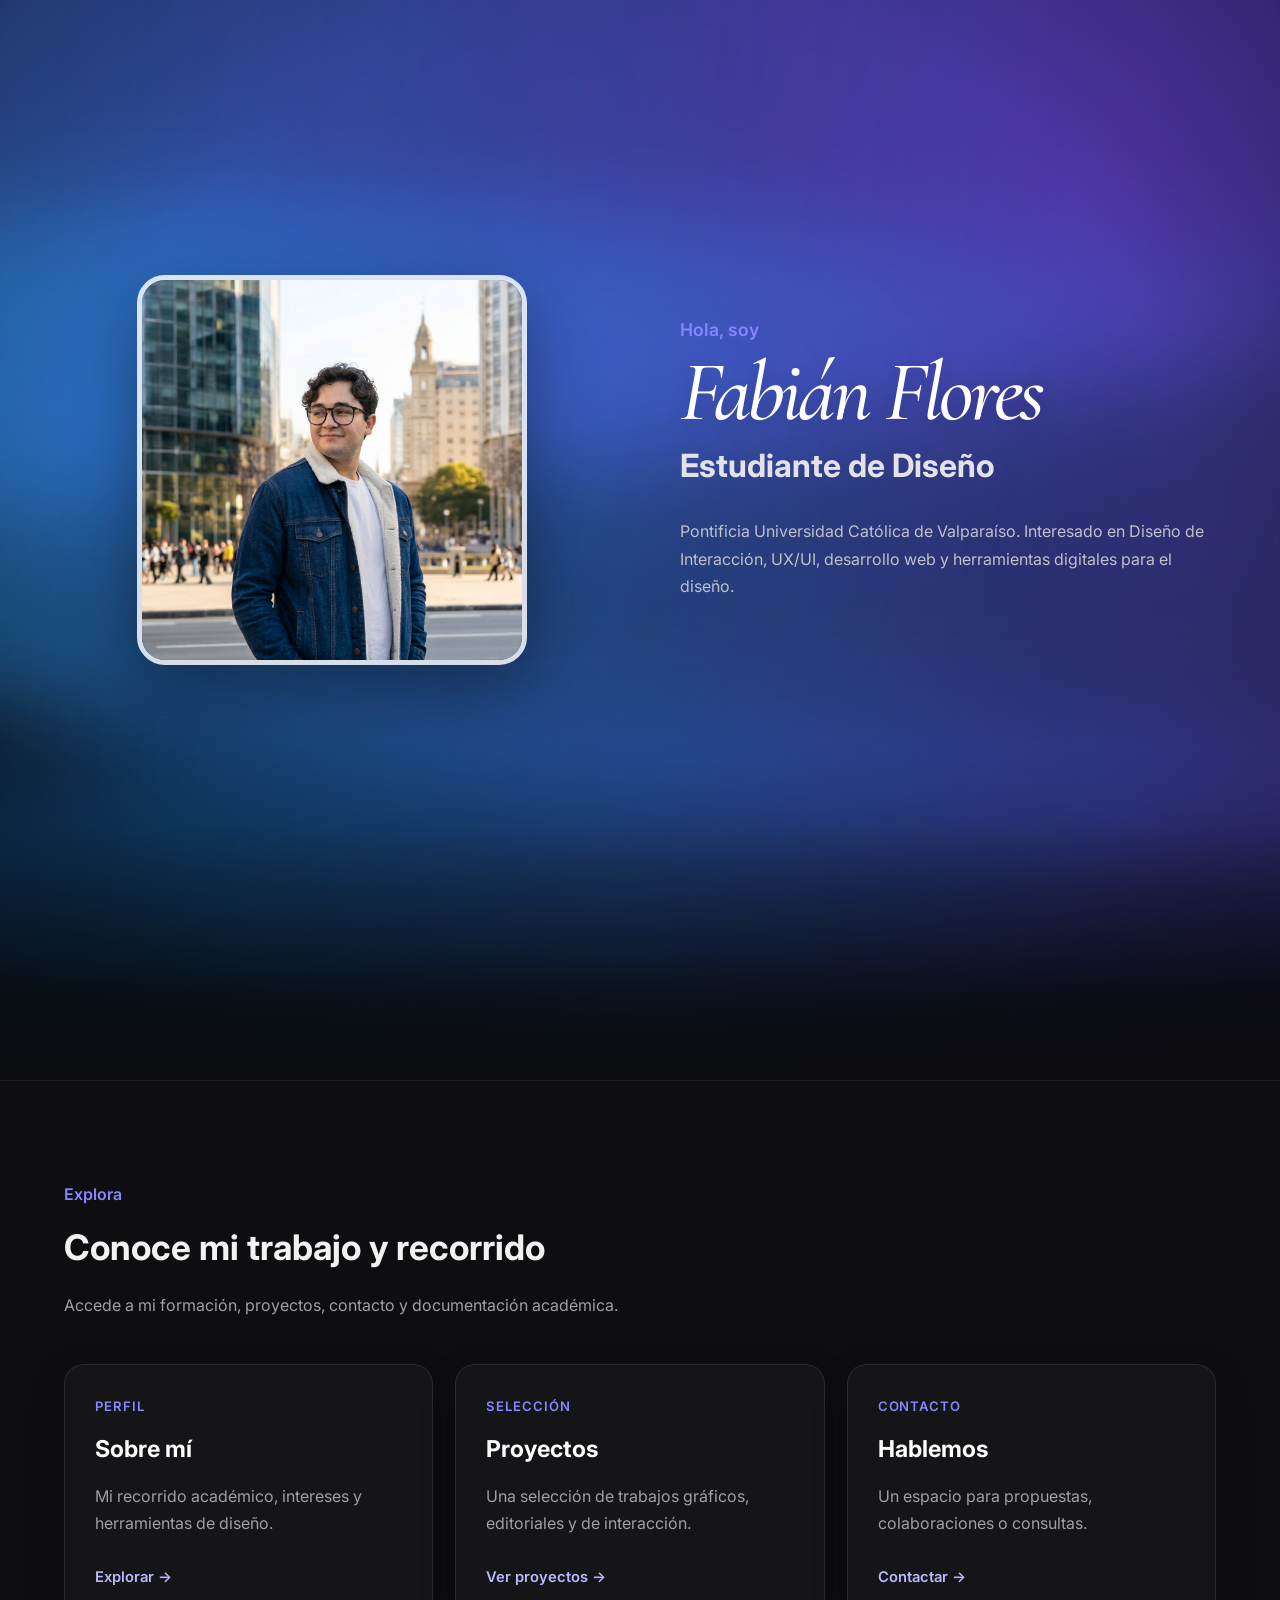
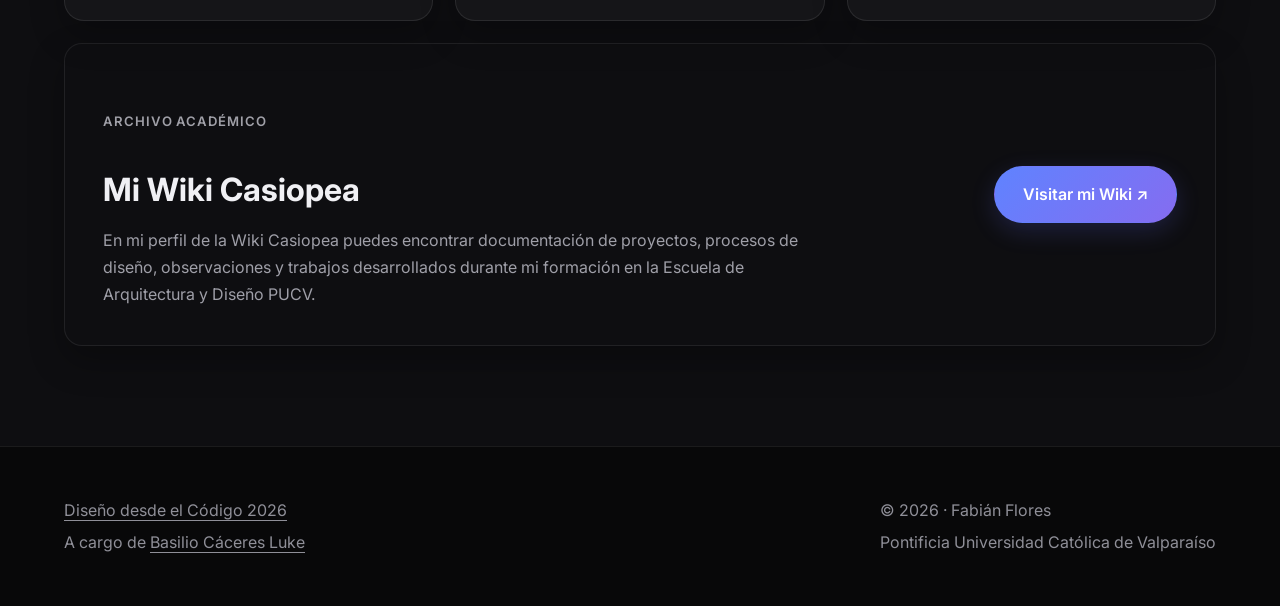
==== index.html @ b3d0c7dd "Página de presentación personal terminada" ====
<!DOCTYPE html>
<html lang="es">

<head>
    <meta charset="UTF-8">
    <meta name="viewport" content="width=device-width, initial-scale=1.0">

    <title>Fabián Flores | Presentación Personal</title>

    <meta name="description"
        content="Landing personal de Fabián Flores, estudiante de Diseño Gráfico en la Pontificia Universidad Católica de Valparaíso.">

    <!-- Google Fonts -->
    <link rel="preconnect" href="https://fonts.googleapis.com">
    <link rel="preconnect" href="https://fonts.gstatic.com" crossorigin>

    <link href="https://fonts.googleapis.com/css2?family=Cormorant+Garamond:ital,wght@1,400;1,500;1,600&family=Inter:wght@300;400;500;600;700&display=swap"
        rel="stylesheet">

    <!-- CSS -->
    <link rel="stylesheet" href="style.css">
</head>

<body>

    <!-- ==========================
            NAVEGACIÓN
    =========================== -->

    <nav class="site-nav">

        <div class="container nav-content">

            <a href="index.html" class="nav-brand">
                <span class="brand-name">Fabián</span>
                <span class="brand-surname">Flores</span>
            </a>

            <div class="nav-links">

                <a href="index.html" class="nav-link active">
                    Inicio
                </a>

                <a href="sobre-mi.html" class="nav-link">
                    Sobre mí
                </a>

                <a href="proyectos.html" class="nav-link">
                    Proyectos
                </a>

                <a href="contacto.html" class="nav-link">
                    Contacto
                </a>

            </div>

        </div>

    </nav>

    <!-- ==========================
            HERO
    =========================== -->

    <header class="hero">

        <!-- Fondo fluido animado -->
        <div class="hero-fluid" aria-hidden="true">

            <div class="fluid-layer fluid-layer-1"></div>

            <div class="fluid-layer fluid-layer-2"></div>

            <div class="fluid-layer fluid-layer-3"></div>

        </div>

        <div class="hero-content">

            <div class="hero-image">

                <img src="assets/PerfilFabián.png" alt="Fotografía de Fabián Flores">

            </div>

            <div class="hero-text">

                <p class="hero-subtitle">
                    Hola, soy
                </p>

                <h1>
                    Fabián Flores
                </h1>

                <h2>
                    Estudiante de Diseño
                </h2>

                <p class="hero-description">

                    Pontificia Universidad Católica de Valparaíso.

                    Interesado en Diseño de Interacción, UX/UI,
                    desarrollo web y herramientas digitales para el diseño.

                </p>

            </div>

        </div>

    </header>

    <!-- ==========================
            EXPLORA
    =========================== -->

    <section class="section home-explore">

        <div class="container">

            <div class="home-explore-heading">

                <p class="page-eyebrow">
                    Explora
                </p>

                <h2>
                    Conoce mi trabajo y recorrido
                </h2>

                <p>
                    Accede a mi formación, proyectos, contacto y
                    documentación académica.
                </p>

            </div>

            <!-- Accesos principales -->

            <div class="home-explore-grid">

                <a href="sobre-mi.html"
                    class="home-link-card">

                    <span class="home-card-label">
                        Perfil
                    </span>

                    <h3>
                        Sobre mí
                    </h3>

                    <p>
                        Mi recorrido académico, intereses
                        y herramientas de diseño.
                    </p>

                    <span class="home-card-arrow">
                        Explorar →
                    </span>

                </a>

                <a href="proyectos.html"
                    class="home-link-card">

                    <span class="home-card-label">
                        Selección
                    </span>

                    <h3>
                        Proyectos
                    </h3>

                    <p>
                        Una selección de trabajos gráficos,
                        editoriales y de interacción.
                    </p>

                    <span class="home-card-arrow">
                        Ver proyectos →
                    </span>

                </a>

                <a href="contacto.html"
                    class="home-link-card">

                    <span class="home-card-label">
                        Contacto
                    </span>

                    <h3>
                        Hablemos
                    </h3>

                    <p>
                        Un espacio para propuestas,
                        colaboraciones o consultas.
                    </p>

                    <span class="home-card-arrow">
                        Contactar →
                    </span>

                </a>

            </div>

            <!-- Wiki -->

            <div id="wiki"
                class="card wiki-card home-wiki-card">

                <div class="home-wiki-content">

                    <p class="home-card-label">
                        Archivo académico
                    </p>

                    <h2>
                        Mi Wiki Casiopea
                    </h2>

                    <p>
                        En mi perfil de la Wiki Casiopea puedes encontrar
                        documentación de proyectos, procesos de diseño,
                        observaciones y trabajos desarrollados durante mi
                        formación en la Escuela de Arquitectura y Diseño PUCV.
                    </p>

                </div>

                <a href="https://wiki.ead.pucv.cl/Fabi%C3%A1n_Flores"
                    target="_blank"
                    rel="noopener noreferrer"
                    class="btn">

                    Visitar mi Wiki ↗

                </a>

            </div>

        </div>

    </section>

    <!-- ==========================
            FOOTER
    =========================== -->

    <footer>

        <div class="container footer-content">

            <div class="footer-course">

                <h3>
                    <a href="https://wiki.ead.pucv.cl/Dise%C3%B1o_desde_el_C%C3%B3digo_2026"
                        target="_blank"
                        rel="noopener noreferrer">
                        Diseño desde el Código 2026
                    </a>
                </h3>

                <p>
                    A cargo de
                    <a href="https://wiki.ead.pucv.cl/Basilio_C%C3%A1ceres"
                        target="_blank"
                        rel="noopener noreferrer">
                        Basilio Cáceres Luke
                    </a>
                </p>

            </div>

            <div>

                <p id="copyright">
                    © 2026 · Fabián Flores
                </p>

                <p>
                    Pontificia Universidad Católica de Valparaíso
                </p>

            </div>

        </div>

    </footer>

    <!-- JavaScript -->
    <script src="script.js"></script>

</body>

</html>
---- style.css ----
/* ==========================================
   VARIABLES
========================================== */

:root{

    --color-primary:#7b7cff;
    --color-primary-dark:#6263e8;
    --color-accent:#8587ff;

    --color-blue:#6d8cff;
    --color-light-blue:#7fc8ff;
    --color-purple:#9275f5;

    --color-text:#f2f2f2;
    --color-text-light:#a8a8ad;

    --color-border:rgba(255,255,255,.10);

    --color-surface:#121214;

    --shadow:
        0 15px 40px rgba(70,100,170,.10);

    --shadow-hover:
        0 20px 45px rgba(80,100,190,.16);

    --radius:18px;

    --transition:.3s ease;

    --max-width:1200px;

}

/* ==========================================
   RESET
========================================== */

*{
    margin:0;
    padding:0;
    box-sizing:border-box;
}

html{
    scroll-behavior:smooth;

    scroll-padding-top:90px;
}

body{
    font-family:'Inter', sans-serif;
    color:var(--color-text);
    line-height:1.7;
    min-height:100vh;
    overflow-x:hidden;
    background:#090909;
}

/* ==========================================
   TIPOGRAFÍA
========================================== */

h1{
    font-size:3.5rem;
    margin-bottom:.5rem;
}

h2{
    font-size:2rem;
    margin-bottom:1rem;
}

h3{
    margin-bottom:.8rem;
}

p{
    color:var(--color-text-light);
}

ul{
    padding-left:20px;
}

a{
    text-decoration:none;
    color:inherit;
}

/* ==========================================
   CONTENEDORES
========================================== */

.container{
    width:min(90%, var(--max-width));
    margin:auto;
}

.section{
    position:relative;
    padding:100px 0;
}

.section-title{
    margin-bottom:35px;
    color:var(--color-accent);
    font-weight:700;
    letter-spacing:-0.02em;
}

/* ==========================================
   NAVEGACIÓN
========================================== */

.site-nav{

    position:fixed;

    top:0;
    left:0;
    right:0;

    z-index:1000;

    background:
        rgba(7,7,8,.72);

    border-bottom:
        1px solid rgba(255,255,255,.07);

    backdrop-filter:
        blur(18px);

    -webkit-backdrop-filter:
        blur(18px);


    /* Estado inicial: oculta */

    opacity:0;

    visibility:hidden;

    pointer-events:none;


    /* Aparición suave */

    transition:
        opacity .45s ease,
        visibility .45s ease;

}

.site-nav.is-visible{

    opacity:1;

    visibility:visible;

    pointer-events:auto;

}

.nav-content{

    min-height:72px;

    display:flex;

    align-items:center;

    justify-content:space-between;

    gap:30px;

}

/* Nombre */
.nav-brand{
    display:inline-flex;
    align-items:baseline;
    gap:.16em;
    font-family:
        "Cormorant Garamond",
        serif;
    font-size:1.35rem;
    font-style:italic;
    font-weight:500;
    letter-spacing:-0.01em;
    white-space:nowrap;
}

.nav-brand .brand-name{color:var(--color-light-blue);}

.nav-brand .brand-surname{color:var(--color-purple);}

/* Enlaces */
.nav-links{

    display:flex;

    align-items:center;

    gap:6px;

}

.nav-link{

    padding:9px 15px;

    border-radius:999px;

    color:#a3a3ad;

    font-size:.95rem;

    font-weight:500;

    border:
        1px solid transparent;

    transition:
        color .3s ease,
        background .3s ease,
        border-color .3s ease,
        transform .3s ease;

}

.nav-link:hover{

    color:#ffffff;

    background:
        rgba(255,255,255,.06);

}

/* Página actual */
.nav-link.active{

    color:#ffffff;

    background:
        rgba(133,135,255,.13);

    border-color:
        rgba(133,135,255,.28);

}

/* Accesibilidad con teclado */
.nav-brand:focus-visible,
.nav-link:focus-visible{

    outline:
        2px solid var(--color-accent);

    outline-offset:4px;

}

/* ==========================================
   HERO
========================================== */

.hero{
    position:relative;
    min-height:calc(100vh + 180px);
    display:flex;
    align-items:center;
    overflow:hidden;
    isolation:isolate;
    background:#070708;
}

.hero::after{

    content:"";

    position:absolute;

    left:0;
    right:0;
    bottom:0;

    height:420px;

    pointer-events:none;

    background:

        linear-gradient(

            to bottom,

            rgba(7,7,8,0) 0%,

            rgba(7,7,8,.05) 20%,

            rgba(7,7,8,.18) 40%,

            rgba(7,7,8,.45) 60%,

            rgba(7,7,8,.75) 80%,

            #0d0d0f 100%

        );

    z-index:2;

}

/* ==========================================
   CABECERA DE PÁGINAS INTERNAS
========================================== */

.page-header{
    position:relative;
    padding:
        145px 0
        65px;
    background:#090909;
}

.page-header h1{
    margin-bottom:18px;
}

.page-eyebrow{
    margin-bottom:10px;
    color:var(--color-accent);
    font-weight:600;
}

.page-description{
    max-width:800px;
    color:#b4b4bd;
}

/* ==========================================
   FONDOS DE CABECERAS INTERNAS
========================================== */

/* SOBRE MÍ */
body.page-about .page-header{
    background:
        radial-gradient(
            circle at 12% 35%,
            rgba(54,167,255,.40) 0%,
            transparent 38%
        ),

        radial-gradient(
            circle at 88% 30%,
            rgba(118,79,255,.34) 0%,
            transparent 42%
        ),

        linear-gradient(
            100deg,
            #102334 0%,
            #0b111d 50%,
            #201642 100%
        );
}

/* PROYECTOS */
body.page-projects .page-header{
    background:
        radial-gradient(
            circle at 18% 25%,
            rgba(82,103,255,.38) 0%,
            transparent 38%
        ),

        radial-gradient(
            circle at 84% 38%,
            rgba(151,75,245,.38) 0%,
            transparent 42%
        ),

        linear-gradient(
            105deg,
            #10162c 0%,
            #0c0d18 48%,
            #25133a 100%
        );
}

/* CONTACTO */
body.page-contact .page-header{
    background:
        radial-gradient(
            circle at 82% 25%,
            rgba(45,185,255,.34) 0%,
            transparent 38%
        ),

        radial-gradient(
            circle at 16% 65%,
            rgba(83,89,245,.35) 0%,
            transparent 42%
        ),

        linear-gradient(
            100deg,
            #101a27 0%,
            #0a1018 50%,
            #171330 100%
        );
}

/* ==========================================
   FONDO FLUIDO
========================================== */

.hero-fluid{

    position:absolute;

    inset:-10%;

    z-index:0;

    overflow:hidden;

    pointer-events:none;

    --mouse-x:0px;
    --mouse-y:0px;

    --mouse-x-reverse:0px;
    --mouse-y-reverse:0px;

    background:
        radial-gradient(
            circle at 20% 30%,
            rgba(61,125,255,.30),
            transparent 38%
        ),

        radial-gradient(
            circle at 78% 25%,
            rgba(126,85,255,.30),
            transparent 40%
        ),

        radial-gradient(
            circle at 50% 85%,
            rgba(45,185,255,.18),
            transparent 42%
        ),

        #070708;

}

/* Base compartida de las capas */

.fluid-layer{
    position:absolute;
    left:-30%;
    width:160%;
    filter:blur(45px);
    will-change:transform;
}

/* Onda superior */

.fluid-layer-1{

    top:-4%;

    height:46%;

    opacity:.78;

    background:
        linear-gradient(
            100deg,

            rgba(54,167,255,.85) 0%,

            rgba(74,122,255,.78) 32%,

            rgba(118,79,255,.82) 68%,

            rgba(72,98,235,.65) 100%
        );

    border-radius:
        40% 60% 65% 35%
        /
        55% 48% 52% 45%;

    transform:
        rotate(-5deg)
        scale(1.1);

    animation:
        fluid-wave-one 7s ease-in-out infinite alternate;

}

/* Onda central */

.fluid-layer-2{

    top:27%;

    height:43%;

    opacity:.68;

    background:
        linear-gradient(
            100deg,

            rgba(35,208,255,.80) 0%,

            rgba(47,147,255,.78) 34%,

            rgba(76,90,220,.72) 65%,

            rgba(126,81,245,.72) 100%
        );

    border-radius:
        58% 42% 36% 64%
        /
        42% 58% 45% 55%;

    transform:
        rotate(4deg)
        scale(1.08);

    animation:
        fluid-wave-two 9s ease-in-out infinite alternate;

}

/* Onda inferior */

.fluid-layer-3{

    bottom:-15%;

    height:48%;

    opacity:.72;

    background:
        linear-gradient(
            105deg,

            rgba(16,88,180,.68) 0%,

            rgba(24,125,220,.72) 33%,

            rgba(74,75,205,.78) 67%,

            rgba(115,68,230,.72) 100%
        );

    border-radius:
        38% 62% 58% 42%
        /
        62% 38% 55% 45%;

    transform:
        rotate(-3deg)
        scale(1.12);

    animation:
        fluid-wave-three 11s ease-in-out infinite alternate;

}

/* Oscurecimiento para mantener legibilidad */

.hero-fluid::after{

    content:"";

    position:absolute;

    inset:0;

    background:

        radial-gradient(

            circle at center,

            rgba(5,5,8,.05) 0%,

            rgba(5,5,8,.14) 55%,

            rgba(5,5,8,.35) 82%,

            rgba(5,5,8,.92) 100%

        ),

        linear-gradient(

            to bottom,

            transparent 72%,

            rgba(7,7,8,.10) 82%,

            rgba(7,7,8,.55) 90%,

            #070708 100%

        );

}






/* ==========================================
   ONDAS GENERADAS POR CLICK
========================================== */

.hero-ripple{

    position:absolute;

    left:0;
    top:0;

    width:0;
    height:0;

    z-index:1;

    pointer-events:none;

}

/* ==========================================
   VACÍO CENTRAL
========================================== */

.hero-ripple-core{

    position:absolute;

    left:0;
    top:0;

    width:190px;
    height:190px;

    border-radius:50%;

    background:
        radial-gradient(
            circle,
            rgba(9,9,9,.82) 0%,
            rgba(9,9,9,.72) 30%,
            rgba(9,9,9,.46) 50%,
            rgba(9,9,9,.15) 72%,
            transparent 100%
        );

    filter:blur(10px);

    animation:
        hero-ripple-core
        2.4s
        ease-out
        forwards;

}

/* ==========================================
   ONDAS EXTERIORES
========================================== */

.hero-ripple-ring{

    position:absolute;

    left:0;
    top:0;

    width:180px;
    height:180px;

    border-radius:50%;

    border:
        10px solid rgba(9,9,9,.48);

    box-shadow:
        0 0 30px rgba(9,9,9,.38),
        inset 0 0 28px rgba(9,9,9,.32);

    filter:blur(6px);

    opacity:0;

    animation:
        hero-ripple-ring
        2.8s
        cubic-bezier(.18,.55,.25,1)
        forwards;

}

/* Primera onda */
.hero-ripple-ring.ring-1{

    --ripple-scale:7.5;

}

/* Segunda onda */
.hero-ripple-ring.ring-2{
    --ripple-scale:9.5;
    animation-delay:.18s;
}

/* Tercera onda */
.hero-ripple-ring.ring-3{
    --ripple-scale:11.5;
    animation-delay:.36s;
}


/* ==========================================
   ANIMACIÓN DEL VACÍO
========================================== */

@keyframes hero-ripple-core{

    0%{

        transform:
            translate(-50%,-50%)
            scale(.08);

        opacity:.78;

    }

    35%{

        opacity:.68;

    }

    70%{

        opacity:.30;

    }

    100%{

        transform:
            translate(-50%,-50%)
            scale(4.5);

        opacity:0;

    }

}

/* ==========================================
   PROPAGACIÓN DE LAS ONDAS
========================================== */

@keyframes hero-ripple-ring{

    0%{

        transform:
            translate(-50%,-50%)
            scale(.12);

        opacity:0;

    }

    10%{

        opacity:.55;

    }

    45%{

        opacity:.42;

    }

    75%{

        opacity:.20;

    }

    100%{

        transform:
            translate(-50%,-50%)
            scale(var(--ripple-scale));

        opacity:0;

    }

}

/* ==========================================
   EFECTO AL MANTENER PRESIONADO
========================================== */

.hero-hold-effect{

    position:absolute;

    width:260px;
    height:260px;

    border-radius:50%;

    pointer-events:none;

    z-index:1;

    transform:
        translate(-50%,-50%)
        scale(1);

    background:
        radial-gradient(
            circle,
            rgba(9,9,9,.72) 0%,
            rgba(9,9,9,.56) 28%,
            rgba(9,9,9,.30) 52%,
            rgba(9,9,9,.10) 70%,
            transparent 100%
        );

    filter:blur(14px);

    opacity:.9;

    transition:
        opacity .35s ease,
        transform .35s ease;

}

/* Desaparición al soltar */
.hero-hold-effect.is-leaving{

    opacity:0;

    transform:
        translate(-50%,-50%)
        scale(1.25);

}

/* ==========================================
   ESTELA DEL PUNTERO
========================================== */

.hero-hold-trail{

    position:absolute;

    width:130px;
    height:130px;

    border-radius:50%;

    pointer-events:none;

    z-index:1;

    transform:
        translate(-50%,-50%)
        scale(.75);

    background:
        radial-gradient(
            circle,
            rgba(9,9,9,.42) 0%,
            rgba(9,9,9,.30) 35%,
            rgba(9,9,9,.12) 62%,
            transparent 100%
        );

    filter:blur(11px);

    animation:
        hero-hold-trail
        .75s
        ease-out
        forwards;

}

@keyframes hero-hold-trail{

    0%{

        opacity:.65;

        transform:
            translate(-50%,-50%)
            scale(.70);

    }

    100%{

        opacity:0;

        transform:
            translate(-50%,-50%)
            scale(1.35);

    }

}

/* ==========================================
   HERO PRESIONADO
========================================== */

.hero.is-holding,
.hero.is-holding *{

    user-select:none;
    -webkit-user-select:none;

}

.hero.is-holding .hero-image img{

    -webkit-user-drag:none;

}

/* ==========================================
   CONTENIDO DEL HERO
========================================== */

.hero-content{

    position:relative;
    z-index:2;
    width:min(90%, var(--max-width));
    margin:auto;
    display:flex;
    justify-content:space-between;
    align-items:center;
    gap:80px;

    /* Corrige el centro visual del Hero */
    transform:translateY(-70px);

}

/* Imagen */
.hero-image{
    flex:1;
    display:flex;
    justify-content:center;
}

.hero-image img{
    width:390px;
    height:390px;
    object-fit:cover;
    object-position:center;
    border-radius:28px;
    border:
        5px solid rgba(255,255,255,.82);
    box-shadow:
        0 22px 70px rgba(0,0,0,.40);
}

/* Texto */
.hero-text{
    flex:1;
    position:relative;
}

.hero-subtitle{
    margin-bottom:.5rem;
    font-size:1.1rem;
    font-weight:600;
    color:var(--color-accent);
}

.hero h1{
    color:#ffffff;
    font-family:
        "Cormorant Garamond",
        serif;
    font-size:5.3rem;
    font-style:italic;
    font-weight:500;
    line-height:.92;
    letter-spacing:-0.04em;
    text-shadow:
        0 4px 25px
        rgba(0,0,0,.20);
}

.hero h2{
    color:#e2e2e8;
}

.hero-description{
    margin:25px 0;
    max-width:550px;
    color:#c0c0ca;
}

/* ==========================================
   BOTONES
========================================== */

.hero-buttons{
    display:flex;
    gap:15px;
    margin-top:35px;
}

/* Botón principal */

.btn{

    display:inline-flex;

    align-items:center;

    justify-content:center;

    padding:14px 28px;

    color:#ffffff;

    font-weight:600;

    border-radius:999px;

    border:1px solid transparent;

    background:
        linear-gradient(
            135deg,
            #5f83ff,
            #856cf0
        );

    box-shadow:
        0 8px 24px rgba(95,105,240,.20);

    transition:
        transform .3s ease,
        background .3s ease,
        box-shadow .3s ease,
        border-color .3s ease,
        color .3s ease;

}

.btn:hover{

    transform:translateY(-3px);

    background:
        linear-gradient(
            135deg,
            #7697ff,
            #9a82ff
        );

    box-shadow:
        0 12px 30px rgba(105,95,245,.32);

}

.btn:active{
    transform:translateY(-1px) scale(.98);
}

/* Botón secundario */

.btn-outline{

    color:#d8d8ff;

    background:rgba(255,255,255,.035);

    border:
        1px solid rgba(135,135,255,.48);

    box-shadow:none;

    backdrop-filter:blur(8px);

    -webkit-backdrop-filter:blur(8px);

}

.btn-outline:hover{

    color:#ffffff;

    border-color:rgba(155,145,255,.85);

    background:
        rgba(120,110,255,.13);

    box-shadow:
        0 8px 25px rgba(105,95,235,.15);

}

/* Navegación por teclado */

.btn:focus-visible{

    outline:
        2px solid #9a8cff;

    outline-offset:4px;

}

/* ==========================================
   TARJETAS
========================================== */

.card{

    padding:30px;

    border-radius:var(--radius);

    background:#151518;

    border:1px solid rgba(255,255,255,.08);

    box-shadow:
        0 15px 35px rgba(0,0,0,.28);

    transition:var(--transition);

}

.card:hover{

    transform:translateY(-6px);

    background:#19191d;

    border-color:rgba(135,125,255,.30);

    box-shadow:
        0 20px 45px rgba(0,0,0,.38);

}

/* ==========================================
   PRESENTACIÓN
========================================== */

#presentacion{
    position:relative;
    background:#0d0d0f;
    padding-top:100px;
}

.presentacion-grid{
    display:grid;
    grid-template-columns:1.05fr 1fr;
    gap:80px;
    align-items:start;
}

.about{
    padding:0;
}

.about-skills{
    margin-top:45px;
}

.about-skills .section-title{
    margin-bottom:25px;
}

/* ==========================================
   TRAYECTORIA ACADÉMICA
========================================== */

.academic-program{

    margin-bottom:38px;
    padding:25px 28px;

    border-radius:18px;

    background:
        linear-gradient(
            135deg,
            rgba(123,124,255,.12),
            rgba(255,255,255,.025)
        );

    border:
        1px solid rgba(133,135,255,.22);

}

.academic-label{
    margin-bottom:4px;
    color:var(--color-accent);
    font-size:.85rem;
    font-weight:600;
    text-transform:uppercase;
    letter-spacing:.08em;
}

.academic-program h3{
    margin:0 0 4px;
    color:#ffffff;
    font-size:1.35rem;
}

.academic-program p:last-child{
    margin:0;
    color:#a9a9b2;
}

/* Línea temporal */
.academic-timeline{
    position:relative;
    margin-left:8px;
}

/* Línea vertical */
.academic-timeline::before{
    content:"";
    position:absolute;
    top:8px;
    bottom:8px;
    left:6px;
    width:1px;
    background:
        linear-gradient(
            to bottom,
            var(--color-accent),
            rgba(133,135,255,.10)
        );
}

.timeline-item{
    position:relative;
    display:grid;
    grid-template-columns:
        32px
        1fr;
    padding-bottom:34px;
}

.timeline-item:last-child{
    padding-bottom:0;
}

/* Punto */
.timeline-marker{
    position:relative;
    z-index:1;
    width:13px;
    height:13px;
    margin-top:6px;
    border-radius:50%;
    background:#16161a;
    border:
        2px solid rgba(133,135,255,.55);
    box-shadow:
        0 0 0 5px #0d0d0f;
}

.timeline-current .timeline-marker{
    background:var(--color-accent);
    border-color:var(--color-accent);
    box-shadow:
        0 0 0 5px #0d0d0f,
        0 0 18px rgba(133,135,255,.45);
}

/* Contenido */
.timeline-content{
    padding-left:8px;
}

.timeline-year{
    display:block;
    margin-bottom:7px;
    color:var(--color-accent);
    font-size:.85rem;
    font-weight:600;
    letter-spacing:.04em;
}

.timeline-content h3{
    margin-bottom:9px;
    color:#eeeeF2;
}

.timeline-content p{
    margin:2px 0;
    color:#9f9fa8;
}

/* ==========================================
   HABILIDADES
========================================== */

.skills{
    display:flex;
    flex-wrap:wrap;
    gap:15px;
}

.skills span{

    padding:12px 22px;

    border-radius:999px;

    font-weight:500;

    color:#c7c7ce;

    background:#151518;

    border:1px solid rgba(255,255,255,.09);

    box-shadow:
        0 8px 20px rgba(0,0,0,.20);

    transition:var(--transition);

}

.skills span:hover{

    color:#ffffff;

    transform:translateY(-3px);

    background:#1d1c26;

    border-color:rgba(135,125,255,.50);

    box-shadow:
        0 10px 25px rgba(0,0,0,.28);

}

/* ==========================================
   PROYECTOS DESTACADOS
========================================== */

.featured-projects{background:#0d0d0f;}

.featured-heading{
    max-width:680px;
    margin-bottom:55px;
}

.featured-heading .section-title{margin-bottom:15px;}

.featured-heading > p:last-child{color:#9f9fa8;}

/* Cuadrícula */
.projects-grid{
    display:grid;
    grid-template-columns:
        repeat(2, minmax(0,1fr));
    gap:28px;
}

/* Tarjetas */
.project-card{
    display:flex;
    flex-direction:column;
    min-width:0;
    overflow:hidden;
    border-radius:20px;
    background:#151518;
    border:
        1px solid rgba(255,255,255,.08);
    transition:
        transform .35s ease,
        border-color .35s ease,
        box-shadow .35s ease;
}

.project-card:hover{
    transform:translateY(-6px);
    border-color:
        rgba(133,135,255,.30);
    box-shadow:
        0 22px 50px rgba(0,0,0,.30);
}

/* Todas las imágenes ocupan el mismo espacio */
.project-image{
    display:flex;
    align-items:center;
    justify-content:center;
    width:100%;
    aspect-ratio:16 / 10;
    overflow:hidden;
    background:#101012;
}

.project-image img{
    display:block;
    width:100%;
    height:100%;
    object-fit:cover;
    object-position:center;
    transition:
        transform .6s
        cubic-bezier(.2,.7,.2,1);
}

.project-card:hover
.project-image img{transform:scale(1.03);}

/* Información */
.project-info{
    display:flex;
    flex-direction:column;
    flex:1;
    padding:30px;
}

.project-meta{
    display:flex;
    justify-content:space-between;
    gap:20px;
    margin-bottom:12px;
    color:var(--color-accent);
    font-size:.82rem;
    font-weight:600;
}

.project-info h3{
    margin-bottom:12px;
    color:#ffffff;
    font-size:1.55rem;
}

.project-info p{
    margin-bottom:25px;
    color:#9f9fa8;
}

.project-link{
    display:inline-block;
    width:fit-content;
    margin-top:auto;
    color:#d8d8ff;
    font-weight:600;
    transition:
        color .3s ease,
        transform .3s ease;
}

.project-link:hover{
    color:#ffffff;
    transform:translateX(5px);
}

/* ==========================================
   VENTANA DE PROYECTO
========================================== */

body.modal-open{overflow:hidden;}

.project-modal{
    position:fixed;
    inset:0;
    width:
        min(
            calc(100vw - 150px),
            980px
        );
    height:
        min(
            86vh,
            760px
        );
    margin:auto;
    padding:0;
    overflow:visible;
    border:none;
    color:var(--color-text);
    background:transparent;
}

/* Fondo */

.project-modal::backdrop{
    background:
        rgba(3,3,5,.84);
    backdrop-filter:
        blur(10px);
    -webkit-backdrop-filter:
        blur(10px);
}

/* ==========================================
   CONTENIDO
========================================== */

.project-modal-content{
    width:100%;
    height:100%;
    display:grid;
    grid-template-rows:
        minmax(0,1fr)
        auto;
    overflow:hidden;
    border-radius:22px;
    background:#131316;
    box-shadow:
        0 30px 100px
        rgba(0,0,0,.65);
}

/* ==========================================
   CERRAR
========================================== */

.project-modal-close{

    position:absolute;

    top:0;
    right:-72px;

    z-index:20;

    width:46px;
    height:46px;

    display:flex;

    align-items:center;
    justify-content:center;

    border:
        1px solid
        rgba(255,255,255,.18);

    border-radius:50%;

    color:#ffffff;

    background:#1c1c20;

    box-shadow:
        0 8px 25px
        rgba(0,0,0,.45);

    font-family:inherit;

    font-size:1.6rem;

    line-height:1;

    cursor:pointer;

    transition:
        background .3s ease,
        transform .3s ease,
        border-color .3s ease;

}

.project-modal-close:hover{

    background:
        var(--color-primary-dark);

    border-color:
        rgba(255,255,255,.30);

    transform:
        scale(1.08);

}

/* ==========================================
   IMAGEN
========================================== */

.project-modal-media{
    position:relative;
    min-height:0;
    display:flex;
    align-items:center;
    justify-content:center;
    overflow:hidden;
    background:#131316;
    touch-action:none;
}

.project-modal-media img{

    display:block;

    width:100%;
    height:100%;

    object-fit:contain;
    object-position:center;

    user-select:none;
    -webkit-user-select:none;
    -webkit-user-drag:none;

    transform:
        translate3d(0,0,0)
        scale(1);

    transform-origin:center;

    transition:
        transform .2s ease;

    will-change:transform;

}

/* Cuando está ampliada */
.project-modal-media.is-zoomed{cursor:grab;}

.project-modal-media.is-dragging{cursor:grabbing;}

.project-modal-media.is-dragging img{transition:none;}

/* ==========================================
   CONTROL DE ZOOM
========================================== */

.project-modal-zoom-control{

    position:absolute;

    right:18px;
    bottom:18px;

    z-index:15;

    display:flex;

    align-items:center;

    gap:8px;

    padding:
        7px 10px;

    border:
        1px solid
        rgba(255,255,255,.16);

    border-radius:999px;

    background:
        rgba(18,18,22,.82);

    backdrop-filter:
        blur(12px);

    -webkit-backdrop-filter:
        blur(12px);

    box-shadow:
        0 8px 25px
        rgba(0,0,0,.28);

}

.project-modal-zoom-control[hidden]{display:none;} 

/* + y − */
.project-modal-zoom-control button{

    width:30px;
    height:30px;

    display:flex;

    align-items:center;
    justify-content:center;

    flex-shrink:0;

    border:none;

    border-radius:50%;

    color:#ffffff;

    background:
        rgba(255,255,255,.08);

    font-family:inherit;

    font-size:1rem;

    cursor:pointer;

    transition:
        background .2s ease;

}

.project-modal-zoom-control button:hover{
    background:
        rgba(133,135,255,.30);
}

/* Graduación */
.project-zoom-range{
    width:120px;
    cursor:pointer;
    accent-color:
        var(--color-accent);
}

/* Porcentaje */
.project-zoom-value{
    min-width:42px;
    color:#d0d0d8;
    font-size:.72rem;
    text-align:right;
}

/* ==========================================
   INFORMACIÓN
========================================== */

.project-modal-info{
    padding:
        24px 34px
        28px;
    border-top:
        1px solid
        rgba(255,255,255,.06);
}

.project-modal-category{
    margin-bottom:5px;
    color:var(--color-accent);
    font-size:.82rem;
    font-weight:600;
}

.project-modal-info h2{
    margin-bottom:8px;
    color:#ffffff;
    font-size:1.7rem;
}

.project-modal-description{
    max-width:760px;
    margin-bottom:18px;
    color:#aaaab3;
}

/* ==========================================
   PALABRAS CLAVE
========================================== */

.project-modal-keywords{margin-bottom:20px;}

.project-modal-keywords h3{
    margin-bottom:10px;
    color:#eeeeF2;
    font-size:.92rem;
}

.project-keyword-list{
    display:flex;
    flex-wrap:wrap;
    gap:8px;
}

.project-keyword-list span{
    padding:
        6px 12px;
    border:
        1px solid
        rgba(255,255,255,.11);
    border-radius:999px;
    color:#b8b8c3;
    background:
        rgba(255,255,255,.035);
    font-size:.78rem;
}

/* ==========================================
   BOTONES DE PROYECTOS
========================================== */

button.project-link,
button.project-image{
    font:inherit;
    text-align:left;
    border:none;
    cursor:pointer;
}

button.project-link{
    padding:0;
    background:none;
}

/* ==========================================
   GALERÍA ESTÁTICA
========================================== */

.gallery-section{
    background:#0d0d0f;
    border-top:
        1px solid rgba(255,255,255,.06);
}

.gallery-heading{
    max-width:680px;
    margin-bottom:50px;
}

.gallery-heading .section-title{margin-bottom:15px;}

.gallery-heading > p:last-child{color:#9f9fa8;}

/* Galería tipo mosaico */
.gallery-grid{
    columns:3 280px;
    column-gap:22px;
}

.gallery-item{
    display:block;
    width:100%;
    margin:0 0 22px;
    break-inside:avoid;
    overflow:hidden;
    border-radius:16px;
    background:#151518;
    border:
        1px solid rgba(255,255,255,.09);
    box-shadow:
        0 15px 35px rgba(0,0,0,.24);
    transition:
        transform .3s ease,
        border-color .3s ease,
        box-shadow .3s ease;
}

.gallery-item img{
    display:block;
    width:100%;
    height:auto;
}

.gallery-item:hover{
    transform:translateY(-4px);
    border-color:
        rgba(133,135,255,.35);
    box-shadow:
        0 20px 40px rgba(0,0,0,.32);
}

/* ==========================================
   EXPLORA — INDEX
========================================== */
.home-explore{
    background:#0e0e11;
    border-top:
        1px solid rgba(255,255,255,.06);
}

.home-explore-heading{
    max-width:680px;
    margin-bottom:45px;
}

.home-explore-heading h2{
    margin-bottom:14px;
    color:#f2f2f2;
    font-size:2.2rem;
}

.home-explore-heading > p:last-child{color:#9f9fa8;}

/* Tres accesos */
.home-explore-grid{
    display:grid;
    grid-template-columns:
        repeat(3,minmax(0,1fr));
    gap:22px;
}

.home-link-card{
    position:relative;
    min-height:250px;
    display:flex;
    flex-direction:column;
    padding:30px;
    overflow:hidden;
    isolation:isolate;
    border-radius:20px;
    background:#151518;
    border:
        1px solid rgba(255,255,255,.09);
    box-shadow:
        0 15px 35px rgba(0,0,0,.24);
    transition:
        transform .35s ease,
        border-color .35s ease,
        box-shadow .35s ease;
}

.home-link-card::before{
    content:"";
    position:absolute;
    inset:0;
    z-index:-1;
    opacity:0;
    transition:
        opacity .45s ease;
}

.home-link-card > *{
    position:relative;
    z-index:1;
}

.home-link-card:nth-child(1)::before{
    background:
        radial-gradient(
            circle at 12% 35%,
            rgba(54,167,255,.40) 0%,
            transparent 38%
        ),

        radial-gradient(
            circle at 88% 30%,
            rgba(118,79,255,.34) 0%,
            transparent 42%
        ),

        linear-gradient(
            100deg,
            #102334 0%,
            #0b111d 50%,
            #201642 100%
        );
}

.home-link-card:nth-child(2)::before{
    background:
        radial-gradient(
            circle at 18% 25%,
            rgba(82,103,255,.38) 0%,
            transparent 38%
        ),

        radial-gradient(
            circle at 84% 38%,
            rgba(151,75,245,.38) 0%,
            transparent 42%
        ),

        linear-gradient(
            105deg,
            #10162c 0%,
            #0c0d18 48%,
            #25133a 100%
        );
}

.home-link-card:nth-child(3)::before{
    background:
        radial-gradient(
            circle at 82% 25%,
            rgba(45,185,255,.34) 0%,
            transparent 38%
        ),

        radial-gradient(
            circle at 16% 65%,
            rgba(83,89,245,.35) 0%,
            transparent 42%
        ),

        linear-gradient(
            100deg,
            #101a27 0%,
            #0a1018 50%,
            #171330 100%
        );
}

.home-link-card:hover{
    transform:
        translateY(-7px);

    border-color:
        rgba(150,150,255,.48);

    box-shadow:
        0 22px 50px rgba(0,0,0,.40);
}

.home-link-card:hover::before{opacity:1;}

.home-card-label{
    display:block;
    margin-bottom:12px;
    color:var(--color-accent);
    font-size:.82rem;
    font-weight:600;
    text-transform:uppercase;
    letter-spacing:.07em;
}

.home-link-card h3{
    margin-bottom:14px;
    color:#ffffff;
    font-size:1.45rem;
}

.home-link-card p{
    margin-bottom:28px;
    color:#9f9fa8;
}

.home-card-arrow{
    margin-top:auto;
    color:#b7b8ff;
    font-size:.92rem;
    font-weight:600;
}

/* ==========================================
   WIKI
========================================== */

#wiki{
    background:#0e0e11;
}

.wiki-card{
    text-align:center;
    max-width:800px;
    margin:auto;
    padding:45px;
    background:#151518;
}

.wiki-card h2{
    color:#f0f0f4;
}

.wiki-card p{
    margin:30px 0;
    color:#a0a0a8;
}

.home-wiki-card{
    max-width:none;
    margin:
        22px 0 0;
    padding:36px 38px;
    display:flex;
    align-items:center;
    justify-content:space-between;
    gap:60px;
    text-align:left;
}

.home-wiki-content{max-width:720px;}

.home-wiki-content h2{margin-bottom:10px;}

.home-wiki-content > p:last-child{
    margin:0;
    color:#9f9fa8;
}

.home-wiki-card .btn{flex-shrink:0;}

/* ==========================================
   CABECERA DE CONTACTO
========================================== */

.contact-header-grid{
    display:grid;
    grid-template-columns:
        .75fr 1.25fr;
    gap:80px;
    align-items:center;
}

.contact-header-copy{max-width:500px;}

.contact-header-copy .page-description{max-width:480px;}

/* ==========================================
   CORREO
========================================== */

.contact-options{
    display:grid;
    grid-template-columns:
        repeat(2,minmax(0,1fr));
    gap:20px;
}

.contact-options.contact-options-header{
    grid-template-columns:1fr;
    width:78%;
    max-width:none;
    justify-self:center;
}

.contact-options-header
.contact-option{
    text-align:center;
    align-items:center;
}

.contact-option{
    width:100%;
    display:flex;
    flex-direction:column;
    gap:12px;
    padding:28px 22px;
    border:1px solid var(--color-border);
    border-radius:24px;
    background:var(--color-surface);
    box-shadow:var(--shadow-soft);
    transition:
        transform .25s ease,
        border-color .25s ease,
        box-shadow .25s ease;
}

.contact-options-header
.contact-option{padding:22px 25px;}

.contact-option:hover{
    transform:
        translateY(-5px);
    background:#19191d;
    border-color:
        rgba(133,135,255,.40);
    box-shadow:
        0 20px 40px rgba(0,0,0,.30);
}

.contact-option-label{
    display:block;
    margin-bottom:7px;
    color:var(--color-accent);
    font-size:.82rem;
    font-weight:600;
    text-transform:uppercase;
    letter-spacing:.06em;
}

.contact-option strong{
    display:block;
    color:#ffffff;
    font-size:1.05rem;
    font-weight:600;
    white-space:nowrap;
}

.contact-option-note{
    display:block;
    margin-top:8px;
    color:#85858f;
    font-size:.84rem;
}

/* ==========================================
   FORMULARIO
========================================== */

.contact-form-section{
    background:#090909;
    border-top:
        1px solid rgba(255,255,255,.06);
}

.contact-form-grid{
    display:grid;
    grid-template-columns:
        .75fr 1.25fr;
    gap:80px;
    align-items:start;
}

.contact-form-intro{
    position:sticky;
    top:115px;
}

.contact-form-intro .section-title{margin-bottom:16px;}

.contact-form-intro > p:last-child{
    max-width:430px;
    color:#9f9fa8;
}

/* Caja */
.contact-form{
    padding:36px;
    border-radius:20px;
    background:#151518;
    border:
        1px solid rgba(255,255,255,.09);
    box-shadow:
        0 20px 50px rgba(0,0,0,.24);
}

/* Dos columnas */
.form-row{
    display:grid;
    grid-template-columns:
        repeat(2,minmax(0,1fr));
    gap:18px;
}

/* Campo */
.form-field{
    display:flex;
    flex-direction:column;
    gap:8px;
    margin-bottom:20px;
}

.form-field label{
    color:#d9d9df;
    font-size:.88rem;
    font-weight:600;
}

.form-field input,
.form-field textarea{
    width:100%;
    padding:14px 16px;
    border:
        1px solid rgba(255,255,255,.10);
    border-radius:12px;
    outline:none;
    color:#ffffff;
    background:#0d0d0f;
    font:inherit;
    transition:
        border-color .25s ease,
        box-shadow .25s ease,
        background .25s ease;
}

.form-field input::placeholder,
.form-field textarea::placeholder{color:#686871;}

.form-field input:focus,
.form-field textarea:focus{
    background:#101014;
    border-color:
        rgba(133,135,255,.65);
    box-shadow:
        0 0 0 3px
        rgba(133,135,255,.10);
}

.form-field textarea{
    min-height:180px;
    resize:vertical;
}

.contact-submit{
    margin-top:5px;
    font:inherit;
    cursor:pointer;
}

.contact-submit:disabled{
    opacity:.60;
    cursor:wait;
    transform:none;
}

/* Resultado del envío */
.form-status{
    min-height:24px;
    margin-top:14px;
    font-size:.88rem;
}

.form-status.is-success{color:#a9aaff;}

.form-status.is-error{color:#ff9d9d;}

/* ==========================================
   FOOTER
========================================== */

footer{
    padding:45px 0;
    background:#080809;
    border-top:1px solid rgba(255,255,255,.08);
}

.footer-content{
    display:flex;
    justify-content:space-between;
    align-items:center;
    gap:40px;
    flex-wrap:wrap;
}

.footer-content h3{
    margin-bottom:10px;
    color:#eeeeF2;
}

.footer-content p{
    margin:5px 0;
    color:#8f8f98;
}

.footer-course h3,
.footer-course p{
    margin:5px 0;
    color:#8f8f98;
    font-size:1rem;
    font-weight:400;
    line-height:1.7;
}

.footer-course a{
    color:inherit;
    font-size:inherit;
    font-weight:inherit;
    text-decoration:underline;
    text-decoration-thickness:1px;
    text-underline-offset:4px;
}

/* ==========================================
   RESPONSIVE
========================================== */

@media (max-width:900px){

    .hero{padding:60px 0;}

    .hero-fluid{inset:-15%;}

    .hero h1{font-size:4.3rem;}

    .hero-image img{
        width:310px;
        height:310px;
        border-radius:24px;
    }

    .fluid-layer{
        width:170%;
        left:-35%;
    }

    .hero-content{
        flex-direction:column;
        text-align:center;
        transform:translateY(-35px);
    }

    .hero-description{
        margin:auto;
        margin-top:25px;
    }

    .hero-buttons{justify-content:center;}

    h1{font-size:2.7rem;}

    h2{font-size:1.8rem;}

    .home-explore-grid{grid-template-columns:1fr;}

    .home-wiki-card{
        flex-direction:column;
        align-items:flex-start;
        gap:28px;
    }

    .presentacion-grid{grid-template-columns:1fr;}

    .projects-grid{grid-template-columns:1fr;}

    .contact-options{grid-template-columns:1fr;}

    .contact-form-grid{
        grid-template-columns:1fr;
        gap:45px;
    }

    .contact-form-intro{position:static;}

    .contact-header-grid{
        grid-template-columns:1fr;
        gap:40px;
    }

    .contact-options-header{
        grid-template-columns:1fr;
        max-width:none;
        justify-self:stretch;
    }

    .footer-content{
        flex-direction:column;
        text-align:center;
    }
}

@media (max-width:600px){

    .site-nav{background:rgba(7,7,8,.90);}

    .nav-content{
        min-height:auto;
        padding:12px 0;
        flex-direction:column;
        align-items:flex-start;
        gap:10px;
    }

    .nav-links{
        width:100%;
        overflow-x:auto;
        padding-bottom:3px;
        scrollbar-width:none;
    }

    .nav-links::-webkit-scrollbar{display:none;}

    .nav-link{white-space:nowrap;}

    .section{padding:70px 0;}

    .hero-buttons{flex-direction:column;}

    .hero h1{font-size:3.4rem;}

    .hero-image img{
        width:260px;
        height:260px;
        border-radius:20px;
    }

    .btn{
        width:100%;
        text-align:center;
    }

    .home-wiki-card{padding:28px;}

    .home-wiki-card .btn{width:100%;}

    .page-header{
        padding-top:175px;
        padding-bottom:55px;
    }

    h1{font-size:2.2rem;}

    .project-modal{
        width:
            calc(100vw - 90px);
        height:88vh;
    }

    .project-modal-content{
        height:100%;
        border-radius:18px;
    }

    .project-modal-info{
        padding:
            20px 20px
            24px;
    }

    .project-modal-info h2{font-size:1.4rem;}

    .project-modal-description{font-size:.9rem;}

    .project-modal-close{
        top:0;
        right:-48px;
        width:40px;
        height:40px;
        font-size:1.4rem;
    }

    .project-modal-zoom-control{
        right:10px;
        bottom:10px;
    }

    .project-zoom-range{width:80px;}

    .project-zoom-value{display:none;}

    .project-modal-media img{
        max-width:100%;
        max-height:100%;
    }

    .gallery-section{padding:70px 0;}

    .gallery-grid{columns:1;}

    .form-row{grid-template-columns:1fr;}

    .contact-form{padding:25px;}

    .contact-option{padding:24px;}

    .contact-options-header{grid-template-columns:1fr;}
}

/* ==========================================
   ANIMACIONES DEL FONDO FLUIDO
========================================== */

@keyframes fluid-wave-one{

    0%{

        transform:
            translate3d(
                calc(-8% + var(--mouse-x)),
                calc(-3% + var(--mouse-y)),
                0
            )
            rotate(-8deg)
            scale(1.08);

        border-radius:
            35% 65% 72% 28%
            /
            58% 42% 68% 32%;

    }

    33%{

        transform:
            translate3d(
                calc(5% + var(--mouse-x)),
                calc(10% + var(--mouse-y)),
                0
            )
            rotate(-2deg)
            scale(1.20);

        border-radius:
            62% 38% 42% 58%
            /
            39% 61% 46% 54%;

    }

    66%{

        transform:
            translate3d(
                calc(10% + var(--mouse-x)),
                calc(-7% + var(--mouse-y)),
                0
            )
            rotate(6deg)
            scale(1.14);

        border-radius:
            46% 54% 68% 32%
            /
            65% 35% 42% 58%;

    }

    100%{

        transform:
            translate3d(
                calc(-4% + var(--mouse-x)),
                calc(6% + var(--mouse-y)),
                0
            )
            rotate(-5deg)
            scale(1.18);

        border-radius:
            58% 42% 35% 65%
            /
            45% 55% 63% 37%;

    }

}

@keyframes fluid-wave-two{

    0%{

        transform:
            translate3d(
                calc(9% + var(--mouse-x-reverse)),
                calc(4% + var(--mouse-y-reverse)),
                0
            )
            rotate(7deg)
            scale(1.10);

        border-radius:
            64% 36% 40% 60%
            /
            38% 62% 52% 48%;

    }

    33%{

        transform:
            translate3d(
                calc(-8% + var(--mouse-x-reverse)),
                calc(-9% + var(--mouse-y-reverse)),
                0
            )
            rotate(-5deg)
            scale(1.21);

        border-radius:
            38% 62% 69% 31%
            /
            61% 39% 44% 56%;

    }

    66%{

        transform:
            translate3d(
                calc(-3% + var(--mouse-x-reverse)),
                calc(11% + var(--mouse-y-reverse)),
                0
            )
            rotate(3deg)
            scale(1.15);

        border-radius:
            57% 43% 33% 67%
            /
            47% 53% 65% 35%;

    }

    100%{

        transform:
            translate3d(
                calc(8% + var(--mouse-x-reverse)),
                calc(-4% + var(--mouse-y-reverse)),
                0
            )
            rotate(-7deg)
            scale(1.18);

        border-radius:
            43% 57% 64% 36%
            /
            59% 41% 38% 62%;

    }

}

@keyframes fluid-wave-three{

    0%{

        transform:
            translate3d(
                calc(-7% + var(--mouse-x)),
                calc(5% + var(--mouse-y-reverse)),
                0
            )
            rotate(-6deg)
            scale(1.13);

        border-radius:
            42% 58% 66% 34%
            /
            63% 37% 52% 48%;

    }

    33%{

        transform:
            translate3d(
                calc(7% + var(--mouse-x)),
                calc(-10% + var(--mouse-y-reverse)),
                0
            )
            rotate(5deg)
            scale(1.22);

        border-radius:
            61% 39% 37% 63%
            /
            42% 58% 67% 33%;

    }

    66%{

        transform:
            translate3d(
                calc(11% + var(--mouse-x)),
                calc(5% + var(--mouse-y-reverse)),
                0
            )
            rotate(-3deg)
            scale(1.16);

        border-radius:
            36% 64% 57% 43%
            /
            56% 44% 39% 61%;

    }

    100%{

        transform:
            translate3d(
                calc(-5% + var(--mouse-x)),
                calc(-4% + var(--mouse-y-reverse)),
                0
            )
            rotate(7deg)
            scale(1.20);

        border-radius:
            55% 45% 69% 31%
            /
            48% 52% 62% 38%;

    }

}
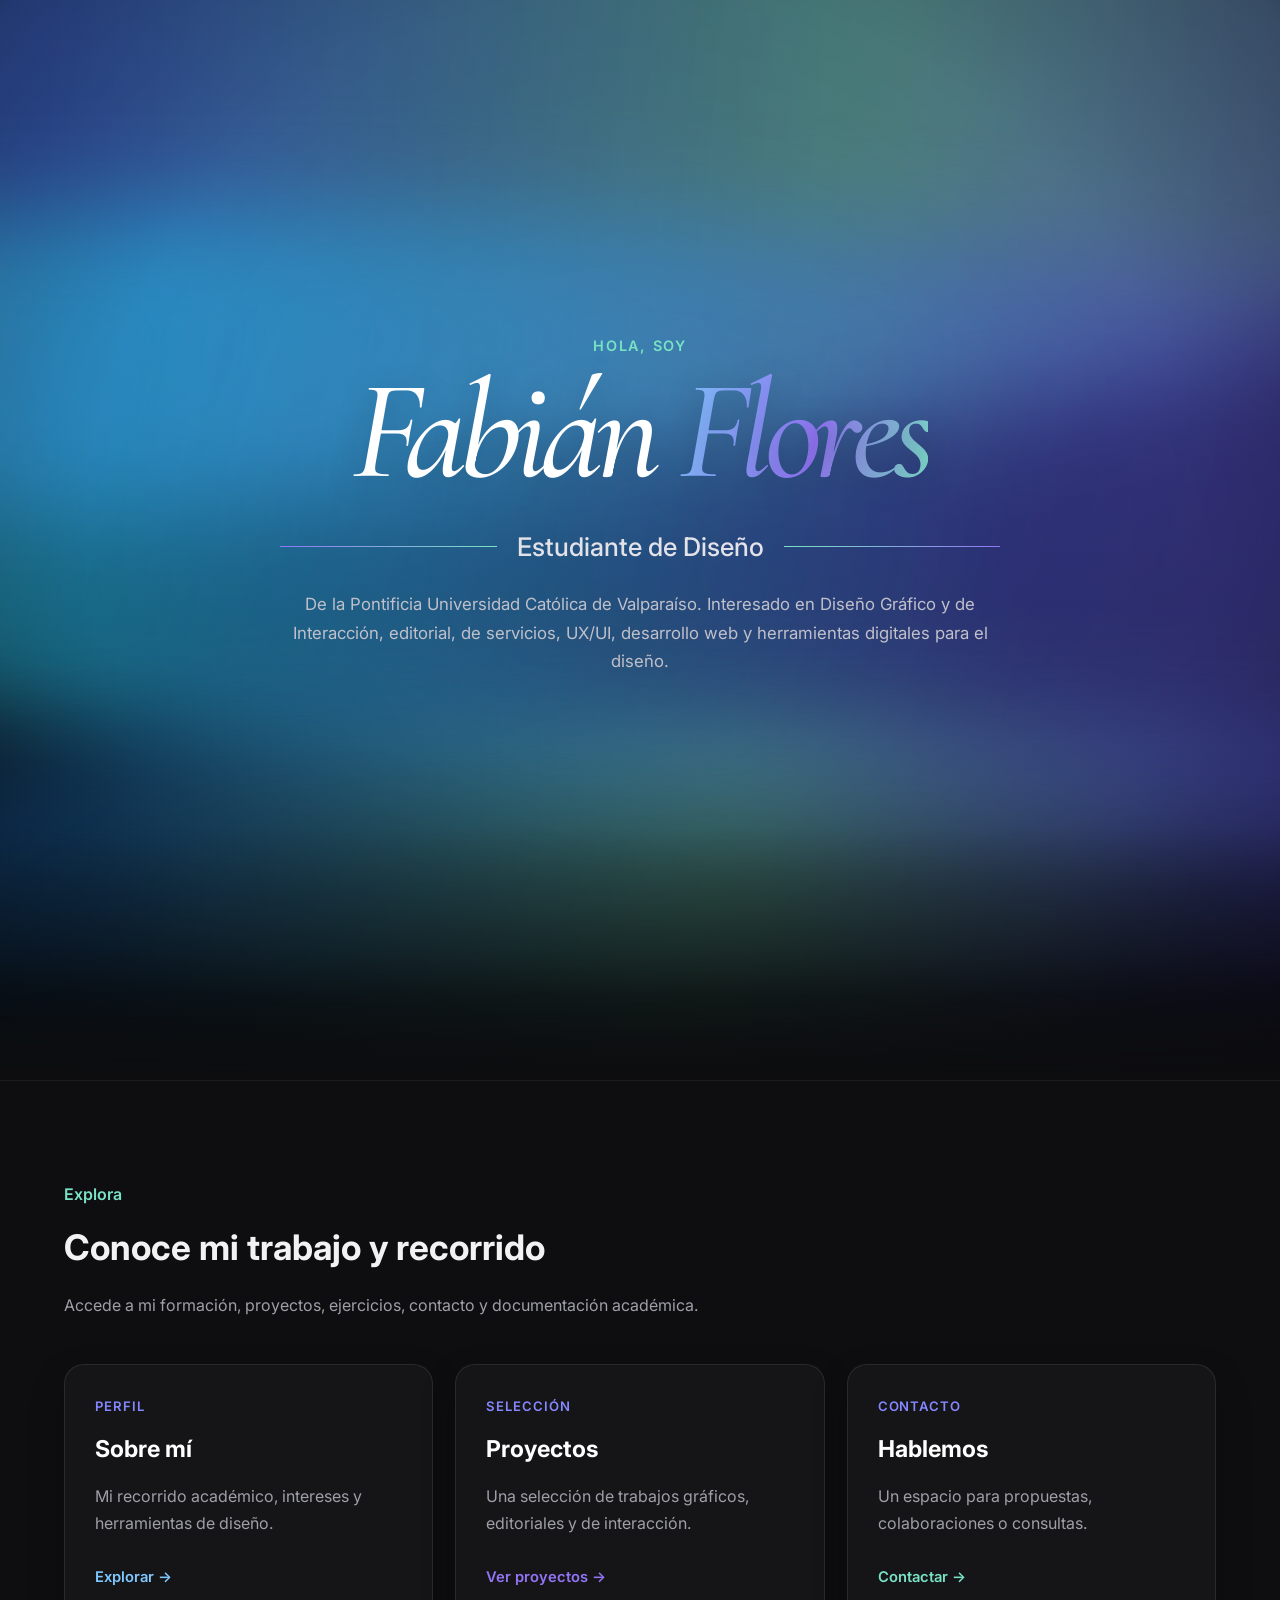
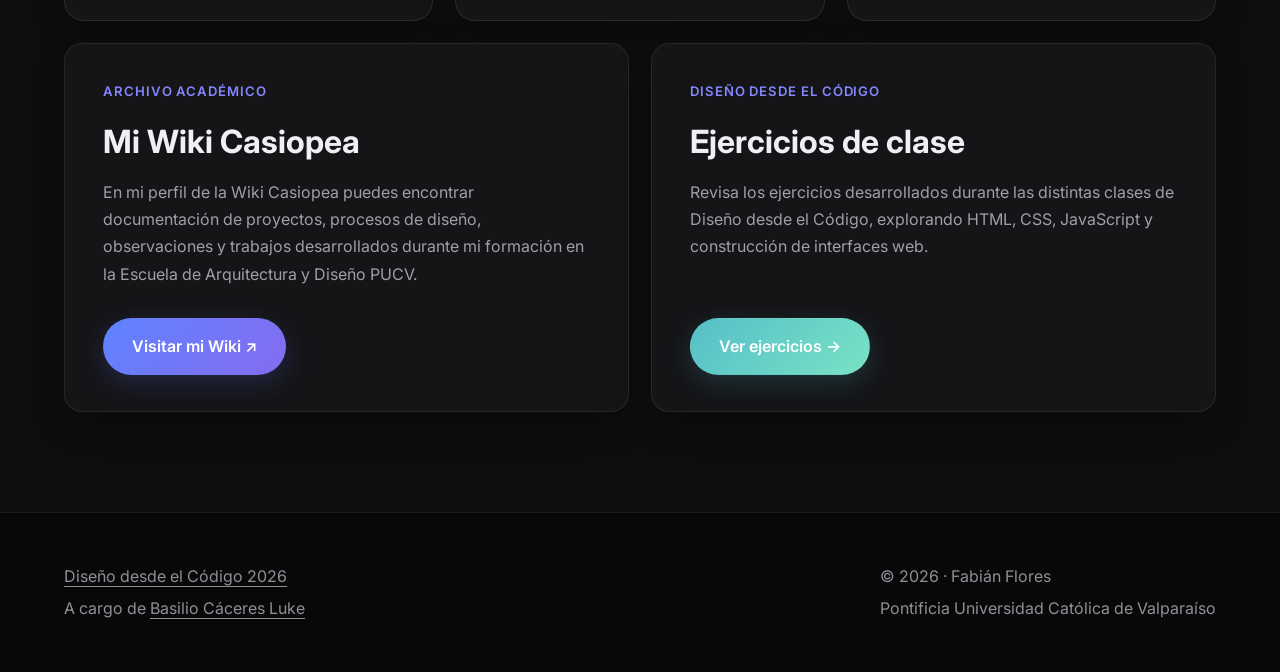
==== commit 05d33fb4: "Ejercicios.html agregado se define ejercicios.html y se termina por definir los estilos de todos los" ====
--- a/index.html
+++ b/index.html
@@ -27,20 +27,26 @@
             NAVEGACIÓN
     =========================== -->
 
-    <nav class="site-nav">
+    <nav
+        class="site-nav"
+        aria-label="Navegación principal">
 
         <div class="container nav-content">
 
-            <a href="index.html" class="nav-brand">
-                <span class="brand-name">Fabián</span>
-                <span class="brand-surname">Flores</span>
+            <a
+                href="index.html"
+                class="nav-brand"
+                aria-label="Fabián Flores — Inicio"
+                aria-current="page">
+                <span class="brand-name">
+                    Fabián
+                </span>
+                <span class="brand-surname">
+                    Flores
+                </span>
             </a>
 
             <div class="nav-links">
-
-                <a href="index.html" class="nav-link active">
-                    Inicio
-                </a>
 
                 <a href="sobre-mi.html" class="nav-link">
                     Sobre mí
@@ -48,6 +54,10 @@
 
                 <a href="proyectos.html" class="nav-link">
                     Proyectos
+                </a>
+
+                <a href="ejercicios.html" class="nav-link">
+                    Ejercicios
                 </a>
 
                 <a href="contacto.html" class="nav-link">
@@ -66,50 +76,59 @@
 
     <header class="hero">
 
-        <!-- Fondo fluido animado -->
         <div class="hero-fluid" aria-hidden="true">
-
             <div class="fluid-layer fluid-layer-1"></div>
-
             <div class="fluid-layer fluid-layer-2"></div>
-
             <div class="fluid-layer fluid-layer-3"></div>
-
+        </div>
+
+        <div class="hero-words" aria-hidden="true">
+            <div class="hero-word" style="--y:6%;--size:.82rem;--dur:23s;--delay:-8s;--op:.20"><span class="hero-word-inner">Diseño Gráfico</span></div>
+            <div class="hero-word" style="--y:11%;--size:1rem;--dur:27s;--delay:-19s;--op:.20"><span class="hero-word-inner">Interacción</span></div>
+            <div class="hero-word" style="--y:17%;--size:.75rem;--dur:20s;--delay:-4s;--op:.20"><span class="hero-word-inner">UX/UI</span></div>
+            <div class="hero-word" style="--y:22%;--size:.9rem;--dur:25s;--delay:-14s;--op:.20"><span class="hero-word-inner">Editorial</span></div>
+
+            <div class="hero-word" style="--y:29%;--size:.78rem;--dur:22s;--delay:-17s;--op:.20"><span class="hero-word-inner">Diseño de Servicios</span></div>
+            <div class="hero-word" style="--y:34%;--size:1.05rem;--dur:29s;--delay:-7s;--op:.20"><span class="hero-word-inner">Tipografía</span></div>
+            <div class="hero-word" style="--y:39%;--size:.8rem;--dur:21s;--delay:-11s;--op:.20"><span class="hero-word-inner">Diseño desde el Códgio</span></div>
+            <div class="hero-word" style="--y:44%;--size:.92rem;--dur:26s;--delay:-22s;--op:.20"><span class="hero-word-inner">Diseño Visual</span></div>
+
+            <div class="hero-word" style="--y:50%;--size:.72rem;--dur:19s;--delay:-3s;--op:.20"><span class="hero-word-inner">HTML · CSS · JS</span></div>
+            <div class="hero-word" style="--y:55%;--size:.98rem;--dur:28s;--delay:-16s;--op:.20"><span class="hero-word-inner">Experiencia</span></div>
+            <div class="hero-word" style="--y:60%;--size:.8rem;--dur:24s;--delay:-10s;--op:.20"><span class="hero-word-inner">Interfaces</span></div>
+            <div class="hero-word" style="--y:65%;--size:.88rem;--dur:30s;--delay:-25s;--op:.20"><span class="hero-word-inner">Desarrollo Web</span></div>
+
+            <div class="hero-word" style="--y:71%;--size:.76rem;--dur:21s;--delay:-9s;--op:.20"><span class="hero-word-inner">Proyectos</span></div>
+            <div class="hero-word" style="--y:76%;--size:1rem;--dur:27s;--delay:-20s;--op:.20"><span class="hero-word-inner">Investigación</span></div>
+            <div class="hero-word" style="--y:81%;--size:.8rem;--dur:23s;--delay:-5s;--op:.20"><span class="hero-word-inner">Observación</span></div>
+            <div class="hero-word" style="--y:86%;--size:.9rem;--dur:26s;--delay:-13s;--op:.20"><span class="hero-word-inner">Documentación</span></div>
+            <div class="hero-word" style="--y:91%;--size:.74rem;--dur:20s;--delay:-15s;--op:.20"><span class="hero-word-inner">Creación Digital</span></div>
+            <div class="hero-word" style="--y:95%;--size:.96rem;--dur:29s;--delay:-23s;--op:.20"><span class="hero-word-inner">Diseño</span></div>
         </div>
 
         <div class="hero-content">
-
-            <div class="hero-image">
-
-                <img src="assets/PerfilFabián.png" alt="Fotografía de Fabián Flores">
-
-            </div>
-
             <div class="hero-text">
 
-                <p class="hero-subtitle">
-                    Hola, soy
-                </p>
+                <p class="hero-subtitle">Hola, soy</p>
 
                 <h1>
-                    Fabián Flores
+                    <span class="hero-name-first">Fabián</span>
+                    <span class="hero-name-last">Flores</span>
                 </h1>
 
-                <h2>
-                    Estudiante de Diseño
-                </h2>
+                <div class="hero-role">
+                    <span class="hero-role-line" aria-hidden="true"></span>
+                    <h2>Estudiante de Diseño</h2>
+                    <span class="hero-role-line" aria-hidden="true"></span>
+                </div>
 
                 <p class="hero-description">
-
-                    Pontificia Universidad Católica de Valparaíso.
-
-                    Interesado en Diseño de Interacción, UX/UI,
+                    De la Pontificia Universidad Católica de Valparaíso.
+                    Interesado en Diseño Gráfico y de Interacción, editorial, de servicios, UX/UI,
                     desarrollo web y herramientas digitales para el diseño.
-
-                </p>
-
-            </div>
-
+                </p>
+
+            </div>
         </div>
 
     </header>
@@ -133,7 +152,7 @@
                 </h2>
 
                 <p>
-                    Accede a mi formación, proyectos, contacto y
+                    Accede a mi formación, proyectos, ejercicios, contacto y
                     documentación académica.
                 </p>
 
@@ -211,38 +230,87 @@
 
             </div>
 
-            <!-- Wiki -->
-
-            <div id="wiki"
-                class="card wiki-card home-wiki-card">
-
-                <div class="home-wiki-content">
-
-                    <p class="home-card-label">
-                        Archivo académico
-                    </p>
-
-                    <h2>
-                        Mi Wiki Casiopea
-                    </h2>
-
-                    <p>
-                        En mi perfil de la Wiki Casiopea puedes encontrar
-                        documentación de proyectos, procesos de diseño,
-                        observaciones y trabajos desarrollados durante mi
-                        formación en la Escuela de Arquitectura y Diseño PUCV.
-                    </p>
+            <!-- Recursos académicos -->
+
+            <div class="home-resource-grid">
+
+                <!-- Wiki Casiopea -->
+
+                <div
+                    id="wiki"
+                    class="card home-resource-card">
+
+                    <!-- Fondo inspirado en Casiopea -->
+                    <div
+                        class="wiki-space"
+                        aria-hidden="true">
+                    </div>
+
+                    <div class="home-resource-content">
+
+                        <p class="home-card-label">
+                            Archivo académico
+                        </p>
+
+                        <h2>
+                            Mi Wiki Casiopea
+                        </h2>
+
+                        <p>
+                            En mi perfil de la Wiki Casiopea puedes encontrar
+                            documentación de proyectos, procesos de diseño,
+                            observaciones y trabajos desarrollados durante mi
+                            formación en la Escuela de Arquitectura y Diseño PUCV.
+                        </p>
+
+                    </div>
+
+                    <a
+                        href="https://wiki.ead.pucv.cl/Fabi%C3%A1n_Flores"
+                        target="_blank"
+                        rel="noopener noreferrer"
+                        class="btn">
+
+                        Visitar mi Wiki ↗
+
+                    </a>
 
                 </div>
 
-                <a href="https://wiki.ead.pucv.cl/Fabi%C3%A1n_Flores"
-                    target="_blank"
-                    rel="noopener noreferrer"
-                    class="btn">
-
-                    Visitar mi Wiki ↗
-
-                </a>
+                <!-- Ejercicios -->
+
+                <div
+                    id="ejercicios-home"
+                    class="card home-resource-card">
+
+                    <div class="home-resource-content">
+
+                        <p class="home-card-label">
+                            Diseño desde el Código
+                        </p>
+
+                        <h2>
+                            Ejercicios de clase
+                        </h2>
+
+                        <p>
+                            Revisa los ejercicios desarrollados durante
+                            las distintas clases de Diseño desde el Código,
+                            explorando HTML, CSS, JavaScript y construcción
+                            de interfaces web.
+                        </p>
+
+                    </div>
+
+                    <a
+                        href="ejercicios.html"
+                        class="btn">
+
+                        Ver ejercicios →
+
+                    </a>
+
+                </div>
 
             </div>
 
--- a/style.css
+++ b/style.css
@@ -3,34 +3,22 @@
 ========================================== */
 
 :root{
-
-    --color-primary:#7b7cff;
     --color-primary-dark:#6263e8;
     --color-accent:#8587ff;
 
-    --color-blue:#6d8cff;
     --color-light-blue:#7fc8ff;
     --color-purple:#9275f5;
+    --color-mint:#79e2c4;
 
     --color-text:#f2f2f2;
     --color-text-light:#a8a8ad;
-
     --color-border:rgba(255,255,255,.10);
-
     --color-surface:#121214;
 
-    --shadow:
-        0 15px 40px rgba(70,100,170,.10);
-
-    --shadow-hover:
-        0 20px 45px rgba(80,100,190,.16);
-
+    --shadow: 0 15px 40px rgba(70,100,170,.10);
     --radius:18px;
-
     --transition:.3s ease;
-
     --max-width:1200px;
-
 }
 
 /* ==========================================
@@ -108,6 +96,25 @@
     color:var(--color-accent);
     font-weight:700;
     letter-spacing:-0.02em;
+}
+
+/* ==========================================
+   APARICIÓN DE SECCIONES
+========================================== */
+
+.section.hidden{
+    opacity:0;
+    transform:
+        translateY(28px);
+    transition:
+        opacity .7s ease,
+        transform .7s
+        cubic-bezier(.22,.65,.25,1);
+}
+
+.section.hidden.show{
+    opacity:1;
+    transform:translateY(0);
 }
 
 /* ==========================================
@@ -279,41 +286,24 @@
 }
 
 .hero::after{
-
     content:"";
-
     position:absolute;
-
     left:0;
     right:0;
     bottom:0;
-
     height:420px;
-
     pointer-events:none;
-
     background:
-
         linear-gradient(
-
             to bottom,
-
             rgba(7,7,8,0) 0%,
-
             rgba(7,7,8,.05) 20%,
-
             rgba(7,7,8,.18) 40%,
-
             rgba(7,7,8,.45) 60%,
-
             rgba(7,7,8,.75) 80%,
-
             #0d0d0f 100%
-
         );
-
-    z-index:2;
-
+    z-index:1;
 }
 
 /* ==========================================
@@ -322,10 +312,16 @@
 
 .page-header{
     position:relative;
-    padding:
-        145px 0
-        65px;
-    background:#090909;
+    overflow:hidden;
+    isolation:isolate;
+    padding:145px 0 65px;
+    background:#070708;
+    --page-next-bg:#0d0d0f;
+}
+
+.page-header > .container{
+    position:relative;
+    z-index:2;
 }
 
 .page-header h1{
@@ -334,110 +330,128 @@
 
 .page-eyebrow{
     margin-bottom:10px;
-    color:var(--color-accent);
+    color:var(--color-mint);
     font-weight:600;
 }
 
 .page-description{
     max-width:800px;
-    color:#b4b4bd;
-}
-
-/* ==========================================
-   FONDOS DE CABECERAS INTERNAS
-========================================== */
-
-/* SOBRE MÍ */
-body.page-about .page-header{
-    background:
-        radial-gradient(
-            circle at 12% 35%,
-            rgba(54,167,255,.40) 0%,
-            transparent 38%
-        ),
-
-        radial-gradient(
-            circle at 88% 30%,
-            rgba(118,79,255,.34) 0%,
-            transparent 42%
-        ),
-
-        linear-gradient(
-            100deg,
-            #102334 0%,
-            #0b111d 50%,
-            #201642 100%
-        );
-}
-
-/* PROYECTOS */
-body.page-projects .page-header{
-    background:
-        radial-gradient(
-            circle at 18% 25%,
-            rgba(82,103,255,.38) 0%,
-            transparent 38%
-        ),
-
-        radial-gradient(
-            circle at 84% 38%,
-            rgba(151,75,245,.38) 0%,
-            transparent 42%
-        ),
-
-        linear-gradient(
-            105deg,
-            #10162c 0%,
-            #0c0d18 48%,
-            #25133a 100%
-        );
-}
-
-/* CONTACTO */
-body.page-contact .page-header{
-    background:
-        radial-gradient(
-            circle at 82% 25%,
-            rgba(45,185,255,.34) 0%,
-            transparent 38%
-        ),
-
-        radial-gradient(
-            circle at 16% 65%,
-            rgba(83,89,245,.35) 0%,
-            transparent 42%
-        ),
-
-        linear-gradient(
-            100deg,
-            #101a27 0%,
-            #0a1018 50%,
-            #171330 100%
-        );
-}
+    color:#f2f2ff;
+}
+
+/* ==========================================
+   CABECERA — SOBRE MÍ
+========================================== */
+
+.about-page-header{
+    min-height:560px;
+    padding:125px 0 85px;
+    display:flex;
+    align-items:center;
+    overflow:hidden;
+}
+
+.about-header-grid{
+    display:grid;
+    grid-template-columns:minmax(0,1.15fr) minmax(300px,.85fr);
+    gap:70px;
+    align-items:center;
+}
+
+.about-header-copy{max-width:700px;}
+
+.about-page-header h1{
+    margin-bottom:26px;
+    font-family:"Cormorant Garamond",serif;
+    font-size:clamp(4.5rem,6vw,6rem);
+    font-style:italic;
+    font-weight:500;
+    line-height:.9;
+    letter-spacing:-.035em;
+}
+
+.about-page-header .page-description{
+    max-width:680px;
+    font-size:1.02rem;
+}
+
+.about-header-image{
+    position:relative;
+    width:min(100%,380px);
+    justify-self:end;
+}
+
+.about-header-image::before{
+    content:"";
+    position:absolute;
+    top:-16px;
+    right:16px;
+    bottom:16px;
+    left:-16px;
+    border:1px solid rgba(121,226,196,.38);
+    border-radius:28px;
+    pointer-events:none;
+}
+
+.about-header-image img{
+    position:relative;
+    display:block;
+    width:100%;
+    aspect-ratio:1;
+    object-fit:cover;
+    border-radius:26px;
+    border:1px solid rgba(255,255,255,.16);
+    box-shadow:0 24px 70px rgba(0,0,0,.38);
+}
+
+/* ==========================================
+   COLORES DE CABECERAS INTERNAS
+========================================== */
+
+body.page-about{
+    --page-a:54,167,255;
+    --page-b:118,79,255;
+    --page-bg-1:#102334;
+    --page-bg-2:#0b111d;
+    --page-bg-3:#201642;
+}
+
+body.page-projects{
+    --page-a:82,103,255;
+    --page-b:151,75,245;
+    --page-bg-1:#10162c;
+    --page-bg-2:#0c0d18;
+    --page-bg-3:#25133a;
+}
+
+body.page-exercises{
+    --page-a:121,226,196;
+    --page-b:105,90,255;
+    --page-bg-1:#0c2b33;
+    --page-bg-2:#0a1424;
+    --page-bg-3:#201843;
+}
+
+body.page-contact{
+    --page-a:45,185,255;
+    --page-b:83,89,245;
+    --page-bg-1:#101a27;
+    --page-bg-2:#0a1018;
+    --page-bg-3:#171330;
+}
+
+body.page-contact .page-header{--page-next-bg:#090909;}
 
 /* ==========================================
    FONDO FLUIDO
 ========================================== */
 
 .hero-fluid{
-
     position:absolute;
-
     inset:-10%;
-
     z-index:0;
-
     overflow:hidden;
-
     pointer-events:none;
-
-    --mouse-x:0px;
-    --mouse-y:0px;
-
-    --mouse-x-reverse:0px;
-    --mouse-y-reverse:0px;
-
     background:
         radial-gradient(
             circle at 20% 30%,
@@ -453,7 +467,7 @@
 
         radial-gradient(
             circle at 50% 85%,
-            rgba(45,185,255,.18),
+            rgba(121,226,196,.18),
             transparent 42%
         ),
 
@@ -471,27 +485,23 @@
     will-change:transform;
 }
 
+/* Hero fuera de pantalla */
+.hero.is-paused
+.fluid-layer{animation-play-state:paused;}
+
 /* Onda superior */
 
 .fluid-layer-1{
-
     top:-4%;
-
     height:46%;
-
     opacity:.78;
-
     background:
         linear-gradient(
             100deg,
-
             rgba(54,167,255,.85) 0%,
-
-            rgba(74,122,255,.78) 32%,
-
-            rgba(118,79,255,.82) 68%,
-
-            rgba(72,98,235,.65) 100%
+            rgba(74,122,255,.78) 28%,
+            rgba(121,226,196,.76) 58%,
+            rgba(118,79,255,.82) 100%
         );
 
     border-radius:
@@ -503,31 +513,21 @@
         rotate(-5deg)
         scale(1.1);
 
-    animation:
-        fluid-wave-one 7s ease-in-out infinite alternate;
+    animation: fluid-wave-one 4.5s ease-in-out infinite alternate;
 
 }
 
 /* Onda central */
-
 .fluid-layer-2{
-
     top:27%;
-
     height:43%;
-
     opacity:.68;
-
     background:
         linear-gradient(
             100deg,
-
-            rgba(35,208,255,.80) 0%,
-
-            rgba(47,147,255,.78) 34%,
-
-            rgba(76,90,220,.72) 65%,
-
+            rgba(121,226,196,.78) 0%,
+            rgba(35,208,255,.80) 30%,
+            rgba(76,90,220,.72) 64%,
             rgba(126,81,245,.72) 100%
         );
 
@@ -540,31 +540,22 @@
         rotate(4deg)
         scale(1.08);
 
-    animation:
-        fluid-wave-two 9s ease-in-out infinite alternate;
+    animation: fluid-wave-two 5.6s ease-in-out infinite alternate;
 
 }
 
 /* Onda inferior */
-
 .fluid-layer-3{
-
     bottom:-15%;
-
     height:48%;
-
     opacity:.72;
-
     background:
         linear-gradient(
             105deg,
-
             rgba(16,88,180,.68) 0%,
-
-            rgba(24,125,220,.72) 33%,
-
-            rgba(74,75,205,.78) 67%,
-
+            rgba(24,125,220,.72) 28%,
+            rgba(121,226,196,.58) 52%,
+            rgba(74,75,205,.78) 72%,
             rgba(115,68,230,.72) 100%
         );
 
@@ -577,57 +568,124 @@
         rotate(-3deg)
         scale(1.12);
 
-    animation:
-        fluid-wave-three 11s ease-in-out infinite alternate;
+    animation: fluid-wave-three 6.8s ease-in-out infinite alternate;
 
 }
 
 /* Oscurecimiento para mantener legibilidad */
 
 .hero-fluid::after{
-
     content:"";
-
     position:absolute;
-
     inset:0;
-
     background:
-
         radial-gradient(
-
             circle at center,
-
             rgba(5,5,8,.05) 0%,
-
             rgba(5,5,8,.14) 55%,
-
             rgba(5,5,8,.35) 82%,
-
             rgba(5,5,8,.92) 100%
-
         ),
-
         linear-gradient(
-
             to bottom,
-
             transparent 72%,
-
             rgba(7,7,8,.10) 82%,
-
             rgba(7,7,8,.55) 90%,
-
             #070708 100%
-
         );
-
-}
-
-
-
-
-
+}
+
+/* ==========================================
+   FONDO FLUIDO — PÁGINAS INTERNAS
+========================================== */
+
+.page-fluid{
+    inset:-22% -10%;
+    background:
+        radial-gradient(circle at 18% 30%,rgba(var(--page-a),.38),transparent 40%),
+        radial-gradient(circle at 82% 30%,rgba(var(--page-b),.36),transparent 42%),
+        linear-gradient(105deg,var(--page-bg-1) 0%,var(--page-bg-2) 48%,var(--page-bg-3) 100%);
+}
+
+.page-fluid .fluid-layer{
+    left:-40%;
+    width:180%;
+    filter:blur(38px);
+}
+
+.page-fluid .fluid-layer-1{
+    background:linear-gradient(
+        100deg,
+        rgba(var(--page-a),.92) 0%,
+        rgba(var(--page-a),.70) 38%,
+        rgba(var(--page-b),.68) 72%,
+        rgba(var(--page-b),.86) 100%
+    );
+}
+
+.page-fluid .fluid-layer-2{
+    background:linear-gradient(
+        100deg,
+        rgba(var(--page-b),.70) 0%,
+        rgba(var(--page-a),.82) 32%,
+        rgba(var(--page-a),.62) 58%,
+        rgba(var(--page-b),.80) 100%
+    );
+}
+
+.page-fluid .fluid-layer-3{
+    background:linear-gradient(
+        105deg,
+        rgba(var(--page-a),.62) 0%,
+        rgba(var(--page-a),.72) 32%,
+        rgba(var(--page-b),.64) 68%,
+        rgba(var(--page-b),.78) 100%
+    );
+}
+
+.page-fluid .fluid-layer-1{
+    top:-10%;
+    height:62%;
+    animation-duration:7s;
+}
+
+.page-fluid .fluid-layer-2{
+    top:23%;
+    height:60%;
+    animation-duration:8.5s;
+}
+
+.page-fluid .fluid-layer-3{
+    bottom:-22%;
+    height:65%;
+    animation-duration:10s;
+}
+
+.page-fluid::after{
+    background:radial-gradient(
+        circle at center,
+        rgba(5,5,8,.03) 0%,
+        rgba(5,5,8,.12) 60%,
+        rgba(5,5,8,.42) 100%
+    );
+}
+
+.page-header::after{
+    content:"";
+    position:absolute;
+    left:0;
+    right:0;
+    bottom:0;
+    height:180px;
+    z-index:1;
+    pointer-events:none;
+    background:linear-gradient(
+        to bottom,
+        transparent 0%,
+        rgba(13,13,15,.18) 35%,
+        var(--page-next-bg) 100%
+    );
+}
 
 /* ==========================================
    ONDAS GENERADAS POR CLICK
@@ -654,7 +712,6 @@
 ========================================== */
 
 .hero-ripple-core{
-
     position:absolute;
 
     left:0;
@@ -665,15 +722,14 @@
 
     border-radius:50%;
 
-    background:
-        radial-gradient(
-            circle,
-            rgba(9,9,9,.82) 0%,
-            rgba(9,9,9,.72) 30%,
-            rgba(9,9,9,.46) 50%,
-            rgba(9,9,9,.15) 72%,
-            transparent 100%
-        );
+    background:radial-gradient(
+        circle,
+        rgba(3,14,31,.98) 0%,
+        rgba(4,17,36,.90) 30%,
+        rgba(5,21,43,.68) 52%,
+        rgba(7,25,48,.32) 74%,
+        transparent 100%
+    );
 
     filter:blur(10px);
 
@@ -682,7 +738,6 @@
         2.4s
         ease-out
         forwards;
-
 }
 
 /* ==========================================
@@ -701,12 +756,11 @@
 
     border-radius:50%;
 
-    border:
-        10px solid rgba(9,9,9,.48);
+    border:10px solid rgba(4,18,40,.72);
 
     box-shadow:
-        0 0 30px rgba(9,9,9,.38),
-        inset 0 0 28px rgba(9,9,9,.32);
+        0 0 34px rgba(3,15,34,.62),
+        inset 0 0 30px rgba(3,15,34,.56);
 
     filter:blur(6px);
 
@@ -796,23 +850,9 @@
 
     }
 
-    10%{
-
-        opacity:.55;
-
-    }
-
-    45%{
-
-        opacity:.42;
-
-    }
-
-    75%{
-
-        opacity:.20;
-
-    }
+    10%{opacity:.82;}
+    45%{opacity:.64;}
+    75%{opacity:.30;}
 
     100%{
 
@@ -823,7 +863,6 @@
         opacity:0;
 
     }
-
 }
 
 /* ==========================================
@@ -831,40 +870,26 @@
 ========================================== */
 
 .hero-hold-effect{
-
     position:absolute;
-
-    width:260px;
-    height:260px;
-
+    width:520px;
+    height:520px;
     border-radius:50%;
-
     pointer-events:none;
-
     z-index:1;
-
-    transform:
-        translate(-50%,-50%)
-        scale(1);
-
-    background:
-        radial-gradient(
-            circle,
-            rgba(9,9,9,.72) 0%,
-            rgba(9,9,9,.56) 28%,
-            rgba(9,9,9,.30) 52%,
-            rgba(9,9,9,.10) 70%,
-            transparent 100%
-        );
-
-    filter:blur(14px);
-
-    opacity:.9;
-
-    transition:
-        opacity .35s ease,
-        transform .35s ease;
-
+    transform:translate(-50%,-50%) scale(1);
+
+    background:radial-gradient(
+        circle,
+        rgba(3,15,32,.96) 0%,
+        rgba(4,18,38,.88) 24%,
+        rgba(5,21,42,.70) 48%,
+        rgba(6,24,46,.38) 70%,
+        transparent 100%
+    );
+
+    filter:blur(20px);
+    opacity:1;
+    transition:opacity .35s ease,transform .35s ease;
 }
 
 /* Desaparición al soltar */
@@ -899,14 +924,13 @@
         translate(-50%,-50%)
         scale(.75);
 
-    background:
-        radial-gradient(
-            circle,
-            rgba(9,9,9,.42) 0%,
-            rgba(9,9,9,.30) 35%,
-            rgba(9,9,9,.12) 62%,
-            transparent 100%
-        );
+    background:radial-gradient(
+        circle,
+        rgba(3,16,34,.76) 0%,
+        rgba(4,19,40,.58) 35%,
+        rgba(6,23,46,.30) 64%,
+        transparent 100%
+    );
 
     filter:blur(11px);
 
@@ -922,7 +946,7 @@
 
     0%{
 
-        opacity:.65;
+        opacity:.9;
 
         transform:
             translate(-50%,-50%)
@@ -946,18 +970,60 @@
    HERO PRESIONADO
 ========================================== */
 
-.hero.is-holding,
-.hero.is-holding *{
-
+.hero,
+.hero *{
     user-select:none;
     -webkit-user-select:none;
-
-}
-
-.hero.is-holding .hero-image img{
-
-    -webkit-user-drag:none;
-
+}
+
+/* ==========================================
+   PALABRAS FLOTANTES DEL HERO
+========================================== */
+
+.hero-words{
+    position:absolute;
+    inset:0;
+    z-index:2;
+    overflow:hidden;
+    pointer-events:none;
+    user-select:none;
+    -webkit-user-select:none;
+    opacity:0;
+    -webkit-mask-image:radial-gradient(circle 270px at var(--word-reveal-x, 50%) var(--word-reveal-y, 50%), #000 0%, #000 45%, rgba(0, 0, 0, .65) 70%, transparent 100%);
+    mask-image:radial-gradient(circle 270px at var(--word-reveal-x, 50%) var(--word-reveal-y, 50%), #000 0%, #000 45%, rgba(0, 0, 0, .65) 70%, transparent 100%);
+    transition:opacity .3s ease;
+}
+
+.hero.is-word-reveal .hero-words{opacity:1;}
+
+.hero-word{
+    position:absolute;
+    top:var(--y);
+    left:-35vw;
+    width:max-content;
+    color:rgba(255,255,255,var(--op));
+    font-family:"Inter",sans-serif;
+    font-size:var(--size);
+    font-weight:500;
+    line-height:1;
+    letter-spacing:.14em;
+    white-space:nowrap;
+    animation:hero-word-flow var(--dur) linear var(--delay) infinite;
+    will-change:transform;
+}
+
+.hero-word-inner{
+    display:inline-block;
+    transform:translate3d(0, var(--word-drift-y, 0px), 0);
+    transition:transform .55s cubic-bezier(.22, .65, .25, 1);
+    will-change:transform;
+}
+
+.hero.is-paused .hero-word{animation-play-state:paused;}
+
+@keyframes hero-word-flow{
+    from{transform:translate3d(0,0,0);}
+    to{transform:translate3d(155vw,0,0);}
 }
 
 /* ==========================================
@@ -965,90 +1031,90 @@
 ========================================== */
 
 .hero-content{
-
     position:relative;
-    z-index:2;
-    width:min(90%, var(--max-width));
+    z-index:3;
+    width:min(90%,var(--max-width));
     margin:auto;
     display:flex;
-    justify-content:space-between;
-    align-items:center;
-    gap:80px;
-
-    /* Corrige el centro visual del Hero */
-    transform:translateY(-70px);
-
-}
-
-/* Imagen */
-.hero-image{
-    flex:1;
-    display:flex;
     justify-content:center;
-}
-
-.hero-image img{
-    width:390px;
-    height:390px;
-    object-fit:cover;
-    object-position:center;
-    border-radius:28px;
-    border:
-        5px solid rgba(255,255,255,.82);
-    box-shadow:
-        0 22px 70px rgba(0,0,0,.40);
-}
-
-/* Texto */
+    transform:translateY(-35px);
+}
+
 .hero-text{
-    flex:1;
     position:relative;
+    width:100%;
+    max-width:1100px;
+    margin:auto;
+    text-align:center;
 }
 
 .hero-subtitle{
-    margin-bottom:.5rem;
-    font-size:1.1rem;
+    margin-bottom:18px;
+    color:var(--color-mint);
+    font-size:.9rem;
     font-weight:600;
-    color:var(--color-accent);
+    letter-spacing:.12em;
+    text-transform:uppercase;
 }
 
 .hero h1{
-    color:#ffffff;
-    font-family:
-        "Cormorant Garamond",
-        serif;
-    font-size:5.3rem;
+    margin:0 0 38px;
+    font-family:"Cormorant Garamond",serif;
+    font-size:clamp(5.5rem,11vw,11rem);
     font-style:italic;
     font-weight:500;
-    line-height:.92;
-    letter-spacing:-0.04em;
-    text-shadow:
-        0 4px 25px
-        rgba(0,0,0,.20);
-}
-
-.hero h2{
+    line-height:.78;
+    letter-spacing:-.055em;
+    text-shadow:0 6px 35px rgba(0,0,0,.24);
+}
+
+.hero-name-first{color:#fff;}
+
+.hero-name-last{
+    background:linear-gradient(105deg,var(--color-light-blue),var(--color-purple) 55%,var(--color-mint));
+    -webkit-background-clip:text;
+    background-clip:text;
+    color:transparent;
+}
+
+.hero-role{
+    width:min(100%,720px);
+    margin:0 auto 22px;
+    display:flex;
+    align-items:center;
+    gap:20px;
+}
+
+.hero-role-line{
+    flex:1;
+    min-width:80px;
+    height:1px;
+    background:linear-gradient(90deg,var(--color-mint),var(--color-purple));
+}
+
+.hero-role-line:first-child{background:linear-gradient(90deg,var(--color-purple),var(--color-mint));}
+
+.hero-role h2{
+    margin:0;
     color:#e2e2e8;
+    font-size:clamp(1.3rem,2vw,2rem);
+    font-weight:500;
 }
 
 .hero-description{
-    margin:25px 0;
-    max-width:550px;
+    max-width:720px;
+    margin:0 auto;
     color:#c0c0ca;
-}
+    font-size:1.05rem;
+}
+
+
 
 /* ==========================================
    BOTONES
 ========================================== */
 
-.hero-buttons{
-    display:flex;
-    gap:15px;
-    margin-top:35px;
-}
-
 /* Botón principal */
-
 .btn{
 
     display:inline-flex;
@@ -1107,7 +1173,6 @@
 }
 
 /* Botón secundario */
-
 .btn-outline{
 
     color:#d8d8ff;
@@ -1140,7 +1205,6 @@
 }
 
 /* Navegación por teclado */
-
 .btn:focus-visible{
 
     outline:
@@ -1346,42 +1410,27 @@
     display:flex;
     flex-wrap:wrap;
     gap:15px;
-}
-
-.skills span{
-
+    padding:0;
+    list-style:none;
+}
+
+.skills li{
     padding:12px 22px;
-
     border-radius:999px;
-
     font-weight:500;
-
     color:#c7c7ce;
-
     background:#151518;
-
-    border:1px solid rgba(255,255,255,.09);
-
-    box-shadow:
-        0 8px 20px rgba(0,0,0,.20);
-
+    border: 1px solid rgba(255,255,255,.09);
+    box-shadow: 0 8px 20px rgba(0,0,0,.20);
     transition:var(--transition);
-
-}
-
-.skills span:hover{
-
+}
+
+.skills li:hover{
     color:#ffffff;
-
     transform:translateY(-3px);
-
     background:#1d1c26;
-
-    border-color:rgba(135,125,255,.50);
-
-    box-shadow:
-        0 10px 25px rgba(0,0,0,.28);
-
+    border-color: rgba(135,125,255,.50);
+    box-shadow: 0 10px 25px rgba(0,0,0,.28);
 }
 
 /* ==========================================
@@ -1499,6 +1548,264 @@
 .project-link:hover{
     color:#ffffff;
     transform:translateX(5px);
+}
+
+/* ==========================================
+   EJERCICIOS
+========================================== */
+
+.exercises-section{
+    background:#0d0d0f;
+    border-top:
+        1px solid rgba(255,255,255,.06);
+}
+
+
+/* ==========================================
+   CABECERA DE EJERCICIOS
+========================================== */
+
+.exercises-heading{
+    max-width:680px;
+    margin-bottom:45px;
+}
+
+.exercises-heading .section-title{margin-bottom:15px;}
+
+.exercises-heading > p:last-child{color:#9f9fa8;}
+
+/* ==========================================
+   CONTROLES
+========================================== */
+
+.exercise-controls{
+    display:flex;
+    align-items:center;
+    justify-content:space-between;
+    gap:30px;
+    margin-bottom:45px;
+    padding:14px 16px;
+    border:
+        1px solid rgba(255,255,255,.08);
+    border-radius:18px;
+    background:#151518;
+}
+
+/* ==========================================
+   FILTROS
+========================================== */
+
+.exercise-filters{
+    display:flex;
+    align-items:center;
+    gap:7px;
+    flex-wrap:wrap;
+}
+
+.exercise-filter{
+    padding:
+        9px 16px;
+    border:
+        1px solid transparent;
+    border-radius:999px;
+    color:#a9a9b2;
+    background:transparent;
+    font:inherit;
+    font-size:.88rem;
+    font-weight:500;
+    cursor:pointer;
+    transition:
+        color .25s ease,
+        background .25s ease,
+        border-color .25s ease,
+        transform .25s ease;
+}
+
+.exercise-filter:hover{
+    color:#ffffff;
+    background:
+        rgba(255,255,255,.06);
+}
+
+.exercise-filter.active{
+    color:#ffffff;
+    border-color: rgba(121,226,196,.32);
+    background: rgba(121,226,196,.12);
+}
+
+/* ==========================================
+   ORDEN
+========================================== */
+
+.exercise-sort{
+    display:flex;
+    align-items:center;
+    gap:12px;
+    flex-shrink:0;
+}
+
+.exercise-sort label{
+    color:#92929c;
+    font-size:.82rem;
+    font-weight:500;
+}
+
+.exercise-sort select{
+    padding:
+        9px 34px
+        9px 14px;
+    border:
+        1px solid rgba(255,255,255,.10);
+    border-radius:10px;
+    outline:none;
+    color:#dedee5;
+    background:#0d0d0f;
+    font:inherit;
+    font-size:.84rem;
+    cursor:pointer;
+    transition:
+        border-color .25s ease,
+        background .25s ease;
+}
+
+.exercise-sort select:hover,
+.exercise-sort select:focus{
+    border-color: rgba(121,226,196,.42);
+    background:#111116;
+}
+
+/* ==========================================
+   GALERÍA DE EJERCICIOS
+========================================== */
+
+.exercise-grid{
+    display:grid;
+    grid-template-columns:
+        repeat(2,minmax(0,1fr));
+    gap:28px;
+}
+
+/* ==========================================
+   TARJETAS
+========================================== */
+
+.exercise-card{
+    display:flex;
+    flex-direction:column;
+    min-width:0;
+    overflow:hidden;
+    border:
+        1px solid rgba(255,255,255,.08);
+    border-radius:20px;
+    background:#151518;
+    transition:
+        transform .35s ease,
+        border-color .35s ease,
+        box-shadow .35s ease;
+}
+
+.exercise-card:hover{
+    transform: translateY(-6px);
+    border-color: rgba(121,226,196,.30);
+    box-shadow: 0 22px 50px rgba(0,0,0,.30);
+}
+
+/* Imagen */
+.exercise-preview{
+    width:100%;
+    display:block;
+    overflow:hidden;
+    background:#101012;
+}
+
+.exercise-preview img{
+    display:block;
+    width:100%;
+    height:auto;
+    transition: opacity .3s ease;
+}
+
+.exercise-card:hover
+.exercise-preview img{opacity:.94;}
+
+/* Información */
+.exercise-info{
+    display:flex;
+    flex-direction:column;
+    flex:1;
+    padding:30px;
+}
+
+.exercise-meta{
+    display:flex;
+    justify-content:space-between;
+    gap:20px;
+    margin-bottom:12px;
+    color:var(--color-mint);
+    font-size:.82rem;
+    font-weight:600;
+}
+
+.exercise-info h3{
+    margin-bottom:12px;
+    color:#ffffff;
+    font-size:1.45rem;
+}
+
+.exercise-info p{
+    margin-bottom:25px;
+    color:#9f9fa8;
+}
+
+.exercise-link{
+    width:fit-content;
+    margin-top:auto;
+    color:var(--color-mint);
+    font-weight:600;
+    transition:
+        color .3s ease,
+        transform .3s ease;
+}
+
+.exercise-link:hover{
+    color:#ffffff;
+    transform:
+        translateX(5px);
+}
+
+/* ==========================================
+   ESTADO VACÍO
+========================================== */
+
+.exercise-empty{
+    grid-column:
+        1 / -1;
+    padding:
+        60px 40px;
+    border:
+        1px dashed
+        rgba(93,211,230,.20);
+    border-radius:20px;
+    text-align:center;
+    background:
+        linear-gradient(
+            135deg,
+            rgba(34,211,238,.035),
+            rgba(105,90,255,.035)
+        ),
+        #121214;
+}
+
+.exercise-empty h3{
+    margin-bottom:8px;
+    color:#eeeeF2;
+    font-size:1.3rem;
+}
+
+.exercise-empty p{
+    max-width:520px;
+    margin:auto;
+    color:#8f8f98;
 }
 
 /* ==========================================
@@ -1563,62 +1870,44 @@
 ========================================== */
 
 .project-modal-close{
-
     position:absolute;
-
     top:0;
     right:-72px;
-
     z-index:20;
-
     width:46px;
     height:46px;
 
     display:flex;
-
     align-items:center;
     justify-content:center;
-
-    border:
-        1px solid
-        rgba(255,255,255,.18);
-
+    border: 1px solid rgba(255,255,255,.18);
     border-radius:50%;
-
     color:#ffffff;
-
     background:#1c1c20;
 
-    box-shadow:
-        0 8px 25px
-        rgba(0,0,0,.45);
-
+    box-shadow: 0 8px 25px rgba(0,0,0,.45);
     font-family:inherit;
-
     font-size:1.6rem;
-
     line-height:1;
-
     cursor:pointer;
-
     transition:
         background .3s ease,
         transform .3s ease,
         border-color .3s ease;
-
 }
 
 .project-modal-close:hover{
-
-    background:
-        var(--color-primary-dark);
-
-    border-color:
-        rgba(255,255,255,.30);
-
-    transform:
-        scale(1.08);
-
+    background: var(--color-primary-dark);
+    border-color: rgba(255,255,255,.30);
+    transform: scale(1.08);
+}
+
+/* Accesibilidad con teclado */
+.project-modal-close:focus-visible,
+.project-modal-zoom-control button:focus-visible,
+.project-zoom-range:focus-visible{
+    outline: 2px solid var(--color-accent);
+    outline-offset:3px;
 }
 
 /* ==========================================
@@ -1817,18 +2106,16 @@
     display:flex;
     flex-wrap:wrap;
     gap:8px;
-}
-
-.project-keyword-list span{
-    padding:
-        6px 12px;
-    border:
-        1px solid
-        rgba(255,255,255,.11);
+    padding:0;
+    list-style:none;
+}
+
+.project-keyword-list li{
+    padding: 6px 12px;
+    border: 1px solid rgba(255,255,255,.11);
     border-radius:999px;
     color:#b8b8c3;
-    background:
-        rgba(255,255,255,.035);
+    background: rgba(255,255,255,.035);
     font-size:.78rem;
 }
 
@@ -1909,6 +2196,7 @@
 /* ==========================================
    EXPLORA — INDEX
 ========================================== */
+
 .home-explore{
     background:#0e0e11;
     border-top:
@@ -1959,11 +2247,13 @@
 .home-link-card::before{
     content:"";
     position:absolute;
-    inset:0;
+    inset:-28%;
     z-index:-1;
     opacity:0;
-    transition:
-        opacity .45s ease;
+    filter:blur(18px);
+    will-change:transform;
+    animation:fluid-wave-one 10s ease-in-out infinite alternate paused;
+    transition:opacity .45s ease;
 }
 
 .home-link-card > *{
@@ -2037,6 +2327,13 @@
         );
 }
 
+.home-link-card:nth-child(2)::before{
+    animation-duration:12s;
+    animation-direction:alternate-reverse;
+}
+
+.home-link-card:nth-child(3)::before{animation-duration:11s;}
+
 .home-link-card:hover{
     transform:
         translateY(-7px);
@@ -2048,7 +2345,16 @@
         0 22px 50px rgba(0,0,0,.40);
 }
 
-.home-link-card:hover::before{opacity:1;}
+.home-link-card:hover::before,
+.home-link-card:focus-visible::before{
+    opacity:.78;
+    animation-play-state:running;
+}
+
+.home-link-card:focus-visible{
+    outline:2px solid var(--color-accent);
+    outline-offset:4px;
+}
 
 .home-card-label{
     display:block;
@@ -2078,53 +2384,311 @@
     font-weight:600;
 }
 
-/* ==========================================
-   WIKI
-========================================== */
-
-#wiki{
-    background:#0e0e11;
-}
-
-.wiki-card{
-    text-align:center;
-    max-width:800px;
-    margin:auto;
-    padding:45px;
+/* Colores de accesos principales */
+
+.home-link-card:nth-child(1)
+.home-card-arrow{color:var(--color-light-blue);}
+
+.home-link-card:nth-child(2)
+.home-card-arrow{color:var(--color-purple);}
+
+.home-link-card:nth-child(3)
+.home-card-arrow{color:var(--color-mint);}
+
+/* ==========================================
+   RECURSOS ACADÉMICOS — INDEX
+========================================== */
+
+.home-resource-grid{
+    display:grid;
+    grid-template-columns:
+        repeat(2,minmax(0,1fr));
+    gap:22px;
+    margin-top:22px;
+}
+
+/* Tarjetas */
+.home-resource-card{
+    min-width:0;
+    display:flex;
+    flex-direction:column;
+    align-items:flex-start;
+    justify-content:space-between;
+    gap:30px;
+    padding:36px 38px;
+    text-align:left;
     background:#151518;
 }
 
-.wiki-card h2{
+/* Contenido */
+.home-resource-content{width:100%;}
+
+.home-resource-content h2{
+    margin-bottom:10px;
     color:#f0f0f4;
 }
 
-.wiki-card p{
-    margin:30px 0;
-    color:#a0a0a8;
-}
-
-.home-wiki-card{
-    max-width:none;
-    margin:
-        22px 0 0;
-    padding:36px 38px;
-    display:flex;
-    align-items:center;
-    justify-content:space-between;
-    gap:60px;
-    text-align:left;
-}
-
-.home-wiki-content{max-width:720px;}
-
-.home-wiki-content h2{margin-bottom:10px;}
-
-.home-wiki-content > p:last-child{
+.home-resource-content > p:last-child{
     margin:0;
     color:#9f9fa8;
 }
 
-.home-wiki-card .btn{flex-shrink:0;}
+/* Botones */
+.home-resource-card .btn{
+    flex-shrink:0;
+    margin-top:auto;
+}
+
+/* ==========================================
+   WIKI CASIOPEA — INDEX
+========================================== */
+
+#wiki{
+    position:relative;
+    overflow:hidden;
+    isolation:isolate;
+    background:#151518;
+}
+
+/* Fondo oscuro inspirado en Casiopea */
+#wiki::before{
+    content:"";
+    position:absolute;
+    inset:0;
+    z-index:-2;
+    opacity:0;
+    background:
+        radial-gradient(
+            circle at 18% 25%,
+            rgba(118,104,55,.16),
+            transparent 36%
+        ),
+
+        radial-gradient(
+            circle at 82% 70%,
+            rgba(84,77,43,.10),
+            transparent 42%
+        ),
+
+        linear-gradient(
+            135deg,
+            #15140d 0%,
+            #0d0d0a 48%,
+            #111009 100%
+        );
+
+    transition:opacity .45s ease;
+}
+
+/* Oscurecimiento para mantener legible el texto */
+#wiki::after{
+    content:"";
+    position:absolute;
+    inset:0;
+    z-index:-1;
+    opacity:0;
+    background:
+        linear-gradient(
+            90deg,
+            rgba(9,9,7,.55),
+            rgba(9,9,7,.20)
+        );
+    pointer-events:none;
+    transition:
+        opacity .45s ease;
+}
+
+/* Activa el ambiente espacial */
+#wiki:hover::before,
+#wiki:hover::after{opacity:1;}
+
+/* ==========================================
+   CAMPO ESTELAR
+========================================== */
+
+.wiki-space{
+    position:absolute;
+    inset:0;
+    z-index:0;
+    overflow:hidden;
+    pointer-events:none;
+    opacity:0;
+    transition:
+        opacity .45s ease;
+}
+
+#wiki:hover .wiki-space{opacity:1;}
+
+/* ==========================================
+   ESTRELLAS
+========================================== */
+
+.wiki-star{
+    position:absolute;
+    width:var(--star-size, 2px);
+    height:var(--star-size, 2px);
+    border-radius:50%;
+    background:
+        rgba(242,239,217,.88);
+    box-shadow:
+        0 0
+        var(--star-glow, 5px)
+        rgba(238,232,195,.38);
+    opacity:0;
+    animation:
+        wiki-star-twinkle
+        var(--star-duration, 3s)
+        ease-in-out
+        infinite;
+
+}
+
+/* Estrellas de mayor intensidad */
+.wiki-star.is-bright{
+    background:#fffbe8;
+    box-shadow:
+        0 0
+        var(--star-glow, 8px)
+        rgba(255,244,190,.60);
+}
+
+/* ==========================================
+   CONTENIDO SOBRE EL FONDO
+========================================== */
+
+#wiki .home-resource-content,
+#wiki .btn{
+    position:relative;
+    z-index:2;
+}
+
+/* ==========================================
+   PARPADEO ESTELAR
+========================================== */
+
+@keyframes wiki-star-twinkle{
+
+    0%{
+
+        opacity:.08;
+
+        transform:
+            scale(.65);
+
+    }
+
+    18%{
+
+        opacity:
+            var(--star-opacity, .65);
+
+        transform:
+            scale(1);
+
+    }
+
+    34%{
+
+        opacity:.18;
+
+        transform:
+            scale(.78);
+
+    }
+
+    58%{
+
+        opacity:
+            var(--star-opacity, .85);
+
+        transform:
+            scale(1.12);
+
+    }
+
+    72%{
+
+        opacity:.12;
+
+        transform:
+            scale(.72);
+
+    }
+
+    100%{
+
+        opacity:
+            var(--star-opacity, .55);
+
+        transform:
+            scale(.95);
+
+    }
+
+}
+
+/* Ejercicios */
+
+#ejercicios-home{
+    position:relative;
+    overflow:hidden;
+    isolation:isolate;
+    background:#151518;
+}
+
+#ejercicios-home::before{
+    content:"";
+    position:absolute;
+    inset:-28%;
+    z-index:-1;
+    opacity:0;
+    filter:blur(18px);
+    will-change:transform;
+    animation:fluid-wave-two 11s ease-in-out infinite alternate paused;
+    background:
+        radial-gradient(
+            circle at 18% 30%,
+            rgba(121,226,196,.32) 0%,
+            transparent 38%
+        ),
+
+        radial-gradient(
+            circle at 84% 35%,
+            rgba(105,90,255,.38) 0%,
+            transparent 42%
+        ),
+
+        linear-gradient(
+            105deg,
+            #0c2b33 0%,
+            #0a1424 48%,
+            #201843 100%
+        );
+
+    transition:opacity .45s ease;
+}
+
+#ejercicios-home > *{
+    position:relative;
+    z-index:1;
+}
+
+#ejercicios-home:hover::before,
+#ejercicios-home:focus-within::before{
+    opacity:.78;
+    animation-play-state:running;
+}
+
+/* Botón de Ejercicios */
+#ejercicios-home .btn{
+    background: linear-gradient(135deg, #55bfc9, var(--color-mint));
+    box-shadow: 0 8px 24px rgba(85,191,201,.18);
+}
+
+#ejercicios-home .btn:hover{
+    background: linear-gradient(135deg, #67d4dc, #8cebd0);
+    box-shadow: 0 12px 30px rgba(121,226,196,.24);
+}
 
 /* ==========================================
    CABECERA DE CONTACTO
@@ -2175,7 +2739,7 @@
     border:1px solid var(--color-border);
     border-radius:24px;
     background:var(--color-surface);
-    box-shadow:var(--shadow-soft);
+    box-shadow:var(--shadow);
     transition:
         transform .25s ease,
         border-color .25s ease,
@@ -2394,50 +2958,43 @@
 @media (max-width:900px){
 
     .hero{padding:60px 0;}
-
     .hero-fluid{inset:-15%;}
-
-    .hero h1{font-size:4.3rem;}
-
-    .hero-image img{
-        width:310px;
-        height:310px;
-        border-radius:24px;
-    }
 
     .fluid-layer{
         width:170%;
         left:-35%;
     }
 
-    .hero-content{
+    .hero-content{transform:translateY(-20px);}
+    .hero h1{font-size:clamp(5rem,11vw,8rem);}
+    .hero-text{max-width:900px;}
+    .hero-word{font-size:calc(var(--size) * .78);}
+
+    h1{font-size:2.7rem;}
+    h2{font-size:1.8rem;}
+
+    .home-explore-grid{grid-template-columns:1fr;}
+    .home-resource-grid{grid-template-columns:1fr;}
+
+    .about-header-grid{grid-template-columns:1fr;gap:50px;}
+    .about-header-image{width:min(100%,360px);justify-self:center;}
+    .about-header-copy{max-width:760px;}
+
+    .presentacion-grid{grid-template-columns:1fr;}
+
+    .projects-grid{grid-template-columns:1fr;}
+
+    .exercise-grid{grid-template-columns:1fr;}
+
+    .exercise-controls{
+        align-items:flex-start;
         flex-direction:column;
-        text-align:center;
-        transform:translateY(-35px);
-    }
-
-    .hero-description{
-        margin:auto;
-        margin-top:25px;
-    }
-
-    .hero-buttons{justify-content:center;}
-
-    h1{font-size:2.7rem;}
-
-    h2{font-size:1.8rem;}
-
-    .home-explore-grid{grid-template-columns:1fr;}
-
-    .home-wiki-card{
-        flex-direction:column;
-        align-items:flex-start;
-        gap:28px;
-    }
-
-    .presentacion-grid{grid-template-columns:1fr;}
-
-    .projects-grid{grid-template-columns:1fr;}
+    }
+
+    .exercise-sort{
+        width:100%;
+        justify-content:space-between;
+    }
 
     .contact-options{grid-template-columns:1fr;}
 
@@ -2485,29 +3042,25 @@
     }
 
     .nav-links::-webkit-scrollbar{display:none;}
-
     .nav-link{white-space:nowrap;}
 
     .section{padding:70px 0;}
 
-    .hero-buttons{flex-direction:column;}
-
-    .hero h1{font-size:3.4rem;}
-
-    .hero-image img{
-        width:260px;
-        height:260px;
-        border-radius:20px;
-    }
+    .hero h1{font-size:clamp(3.6rem,17vw,5rem);line-height:.84;}
+    .hero-content{transform:translateY(-10px);}
+    .hero-role{width:100%;gap:10px;}
+    .hero-role h2{font-size:1.15rem;white-space:nowrap;}
+    .hero-role-line{min-width:25px;}
+    .hero-description{max-width:520px;font-size:.94rem;}
+    .hero-word{font-size:calc(var(--size) * .52);}
 
     .btn{
         width:100%;
         text-align:center;
     }
 
-    .home-wiki-card{padding:28px;}
-
-    .home-wiki-card .btn{width:100%;}
+    .home-resource-card{padding:28px;}
+    .home-resource-card .btn{width:100%;}
 
     .page-header{
         padding-top:175px;
@@ -2516,59 +3069,76 @@
 
     h1{font-size:2.2rem;}
 
+    .about-page-header{min-height:0;padding-top:175px;}
+    .about-page-header h1{font-size:3.8rem;}
+    .about-header-image{width:min(100%,300px);}
+
     .project-modal{
-        width:
-            calc(100vw - 90px);
-        height:88vh;
+        width: calc(100vw - 24px);
+        height:90vh;
     }
 
     .project-modal-content{
         height:100%;
+        grid-template-rows: minmax(260px, 45vh) auto;
+        overflow-y:auto;
         border-radius:18px;
     }
 
-    .project-modal-info{
-        padding:
-            20px 20px
-            24px;
-    }
-
+    .project-modal-media{min-height:260px;}
+    .project-modal-info{padding: 20px 20px 24px;}
     .project-modal-info h2{font-size:1.4rem;}
-
     .project-modal-description{font-size:.9rem;}
 
+    /* Cerrar dentro del modal */
     .project-modal-close{
-        top:0;
-        right:-48px;
+        top:10px;
+        right:10px;
         width:40px;
         height:40px;
         font-size:1.4rem;
-    }
-
+        background: rgba(28,28,32,.92);
+        backdrop-filter: blur(10px);
+        -webkit-backdrop-filter: blur(10px);
+    }
+
+    /* Zoom */
     .project-modal-zoom-control{
         right:10px;
         bottom:10px;
     }
 
     .project-zoom-range{width:80px;}
-
     .project-zoom-value{display:none;}
-
     .project-modal-media img{
         max-width:100%;
         max-height:100%;
     }
 
+    .exercise-controls{padding:12px;}
+    .exercise-filters{width:100%;}
+    .exercise-filter{padding:8px 13px;}
+
+    .exercise-sort{
+        align-items:flex-start;
+        flex-direction:column;
+        gap:7px;
+    }
+
+    .exercise-sort select{width:100%;}
+
+    .exercise-empty{
+        padding:
+            45px 24px;
+    }
+
     .gallery-section{padding:70px 0;}
-
     .gallery-grid{columns:1;}
 
     .form-row{grid-template-columns:1fr;}
 
     .contact-form{padding:25px;}
-
     .contact-option{padding:24px;}
-
     .contact-options-header{grid-template-columns:1fr;}
 }
 
@@ -2577,13 +3147,12 @@
 ========================================== */
 
 @keyframes fluid-wave-one{
-
     0%{
 
         transform:
             translate3d(
-                calc(-8% + var(--mouse-x)),
-                calc(-3% + var(--mouse-y)),
+                -12%,
+                -4%,
                 0
             )
             rotate(-8deg)
@@ -2600,8 +3169,8 @@
 
         transform:
             translate3d(
-                calc(5% + var(--mouse-x)),
-                calc(10% + var(--mouse-y)),
+                7%,
+                11%,
                 0
             )
             rotate(-2deg)
@@ -2618,8 +3187,8 @@
 
         transform:
             translate3d(
-                calc(10% + var(--mouse-x)),
-                calc(-7% + var(--mouse-y)),
+                12%,
+                -8%,
                 0
             )
             rotate(6deg)
@@ -2636,8 +3205,8 @@
 
         transform:
             translate3d(
-                calc(-4% + var(--mouse-x)),
-                calc(6% + var(--mouse-y)),
+                -8%,
+                7%,
                 0
             )
             rotate(-5deg)
@@ -2649,17 +3218,15 @@
             45% 55% 63% 37%;
 
     }
-
 }
 
 @keyframes fluid-wave-two{
-
     0%{
 
         transform:
             translate3d(
-                calc(9% + var(--mouse-x-reverse)),
-                calc(4% + var(--mouse-y-reverse)),
+                11%,
+                5%,
                 0
             )
             rotate(7deg)
@@ -2676,8 +3243,8 @@
 
         transform:
             translate3d(
-                calc(-8% + var(--mouse-x-reverse)),
-                calc(-9% + var(--mouse-y-reverse)),
+                -12%,
+                -10%,
                 0
             )
             rotate(-5deg)
@@ -2694,8 +3261,8 @@
 
         transform:
             translate3d(
-                calc(-3% + var(--mouse-x-reverse)),
-                calc(11% + var(--mouse-y-reverse)),
+                -5%,
+                12%,
                 0
             )
             rotate(3deg)
@@ -2712,8 +3279,8 @@
 
         transform:
             translate3d(
-                calc(8% + var(--mouse-x-reverse)),
-                calc(-4% + var(--mouse-y-reverse)),
+                12%,
+                -6%,
                 0
             )
             rotate(-7deg)
@@ -2725,17 +3292,15 @@
             59% 41% 38% 62%;
 
     }
-
 }
 
 @keyframes fluid-wave-three{
-
     0%{
 
         transform:
             translate3d(
-                calc(-7% + var(--mouse-x)),
-                calc(5% + var(--mouse-y-reverse)),
+                -10%,
+                6%,
                 0
             )
             rotate(-6deg)
@@ -2752,8 +3317,8 @@
 
         transform:
             translate3d(
-                calc(7% + var(--mouse-x)),
-                calc(-10% + var(--mouse-y-reverse)),
+                9%,
+                -11%,
                 0
             )
             rotate(5deg)
@@ -2770,8 +3335,8 @@
 
         transform:
             translate3d(
-                calc(11% + var(--mouse-x)),
-                calc(5% + var(--mouse-y-reverse)),
+                12%,
+                7%,
                 0
             )
             rotate(-3deg)
@@ -2788,8 +3353,8 @@
 
         transform:
             translate3d(
-                calc(-5% + var(--mouse-x)),
-                calc(-4% + var(--mouse-y-reverse)),
+                -8%,
+                -6%,
                 0
             )
             rotate(7deg)
@@ -2801,5 +3366,91 @@
             48% 52% 62% 38%;
 
     }
+}
+
+/* ==========================================
+   MOVIMIENTO REDUCIDO
+========================================== */
+
+@media (prefers-reduced-motion: reduce){
+
+    /* Scroll */
+    html{scroll-behavior:auto;}
+
+    /* ======================================
+       HERO
+    ====================================== */
+
+    .fluid-layer{animation:none !important;}
+    .hero-words{display:none;}
+
+    .hero-ripple,
+    .hero-hold-effect,
+    .hero-hold-trail{display:none !important;}
+
+    /* ======================================
+       APARICIÓN DE SECCIONES
+    ====================================== */
+
+    .section.hidden,
+    .section.hidden.show{
+        opacity:1;
+        transform:none;
+        transition:none;
+    }
+
+    /* ======================================
+       WIKI CASIOPEA
+    ====================================== */
+
+    .wiki-star{
+        animation:none !important;
+        opacity: var(--star-opacity, .55); transform:none;
+    }
+
+    #wiki::before,
+    #wiki::after,
+    .wiki-space{transition:none;}
+
+    /* ======================================
+       TRANSICIONES GENERALES
+    ====================================== */
+
+    .site-nav,
+    .nav-link,
+    .btn,
+    .card,
+    .skills li,
+    .home-link-card,
+    .home-link-card::before,
+    .project-card,
+    .project-image img,
+    .project-link,
+    .gallery-item,
+    .exercise-card,
+    .exercise-preview img,
+    .exercise-link,
+    .contact-option{transition:none;}
+
+    /* ======================================
+       DESPLAZAMIENTOS EN HOVER
+    ====================================== */
+
+    .btn:hover,
+    .card:hover,
+    .skills li:hover,
+    .home-link-card:hover,
+    .project-card:hover,
+    .project-link:hover,
+    .gallery-item:hover,
+    .exercise-card:hover,
+    .exercise-link:hover,
+    .contact-option:hover{transform:none;}
+
+    .project-card:hover
+    .project-image img{transform:none;}
+
+    .home-link-card::before,
+    #ejercicios-home::before{animation:none !important;}
 
 }
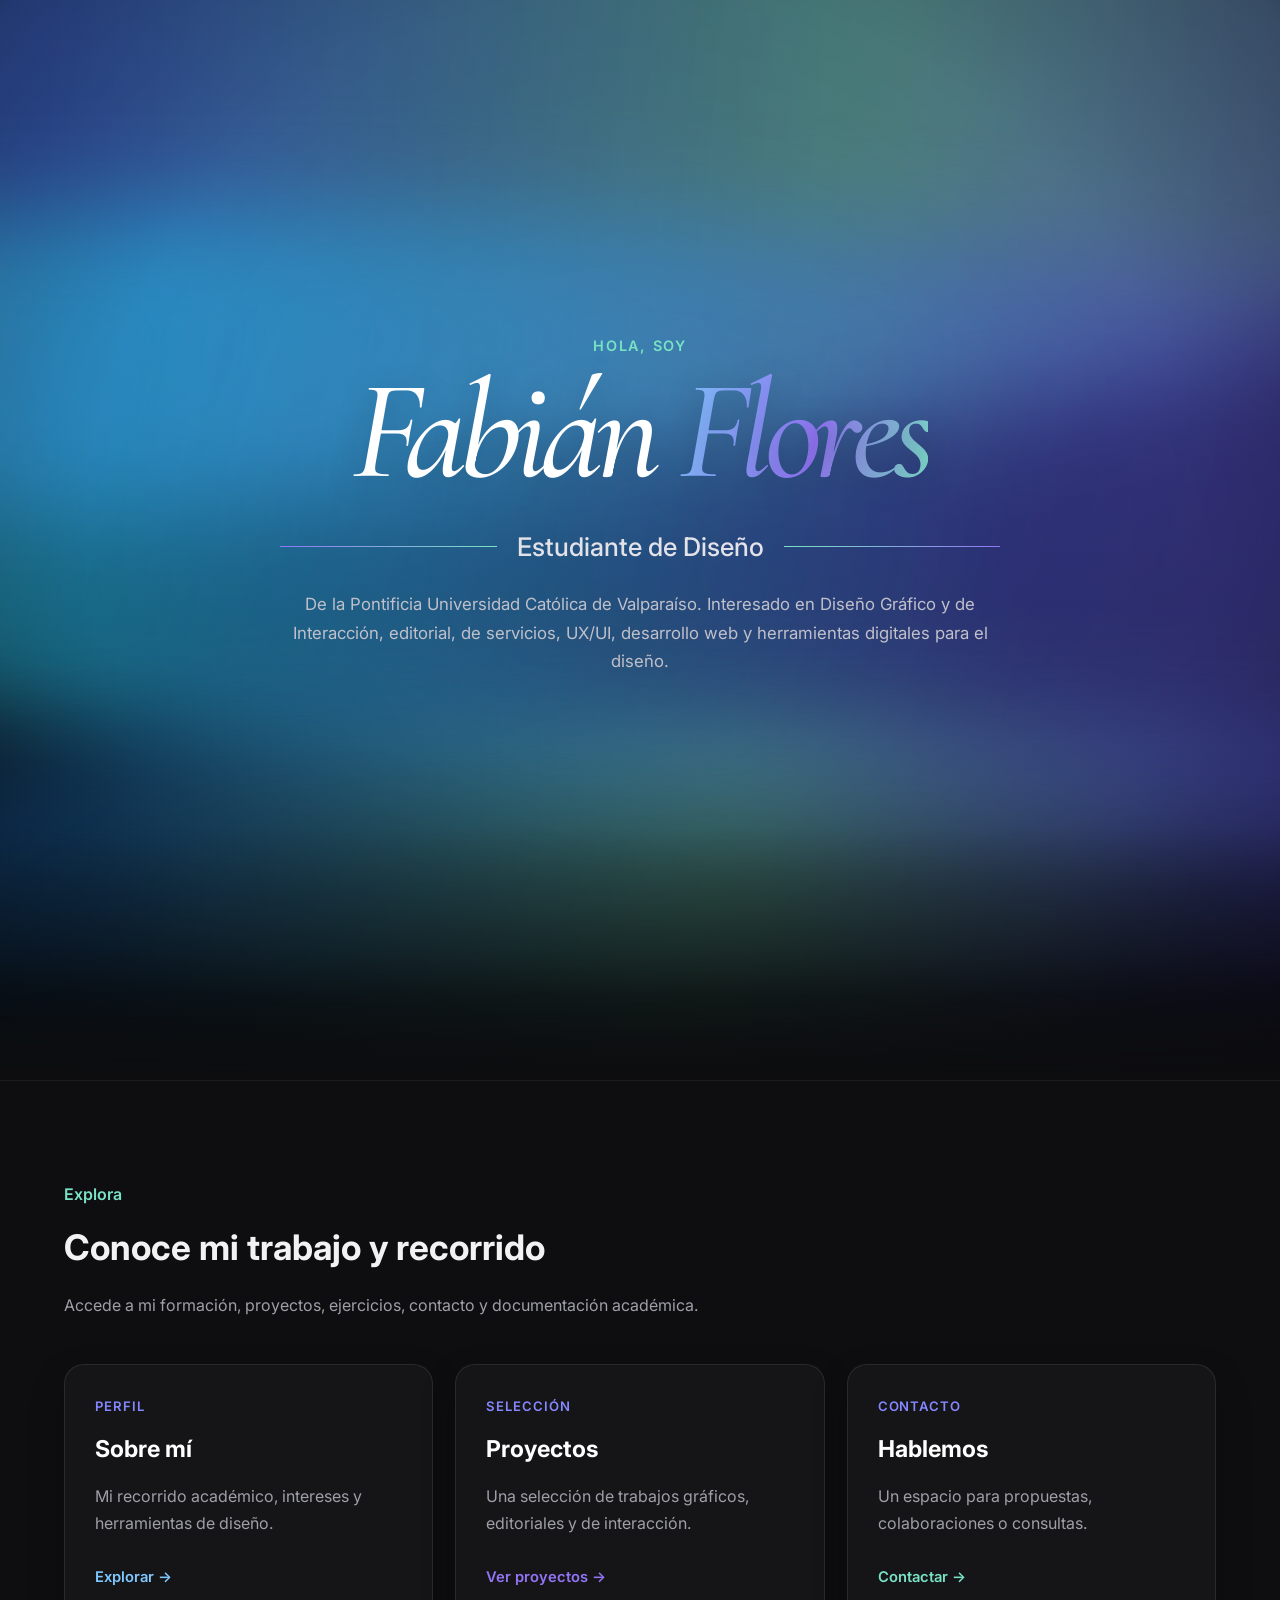
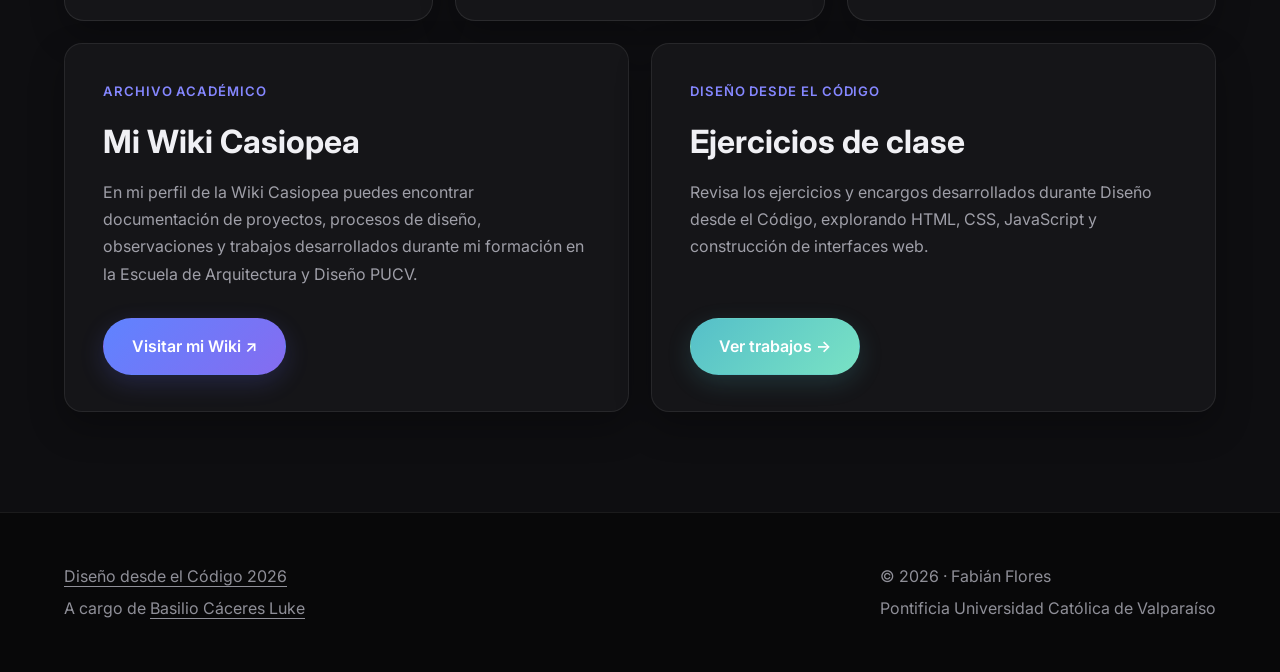
==== commit af328e60: "Último ejercicio implementado" ====
--- a/index.html
+++ b/index.html
@@ -294,10 +294,9 @@
                         </h2>
 
                         <p>
-                            Revisa los ejercicios desarrollados durante
-                            las distintas clases de Diseño desde el Código,
-                            explorando HTML, CSS, JavaScript y construcción
-                            de interfaces web.
+                            Revisa los ejercicios y encargos desarrollados durante
+                            Diseño desde el Código, explorando HTML, CSS,
+                            JavaScript y construcción de interfaces web.
                         </p>
 
                     </div>
@@ -306,11 +305,12 @@
                         href="ejercicios.html"
                         class="btn">
 
-                        Ver ejercicios →
+                        Ver trabajos →
 
                     </a>
 
                 </div>
+
 
             </div>
 
